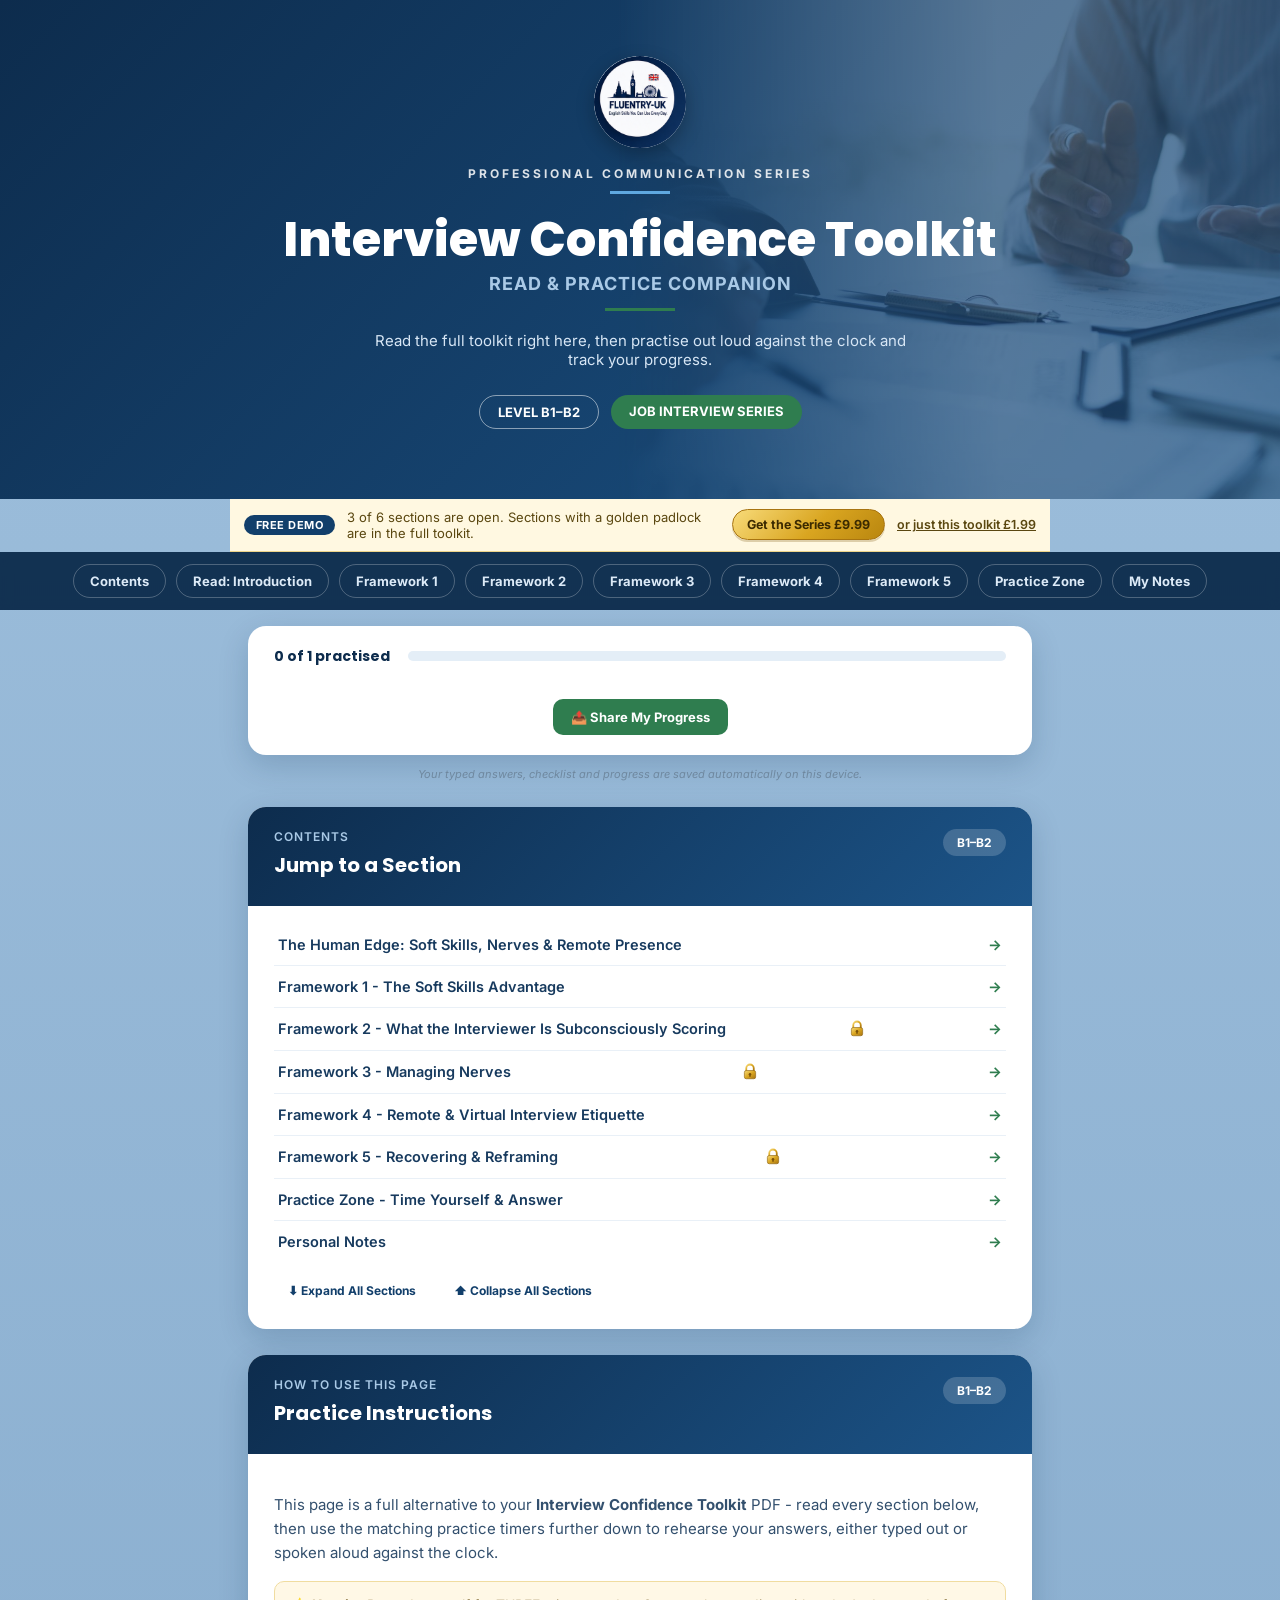
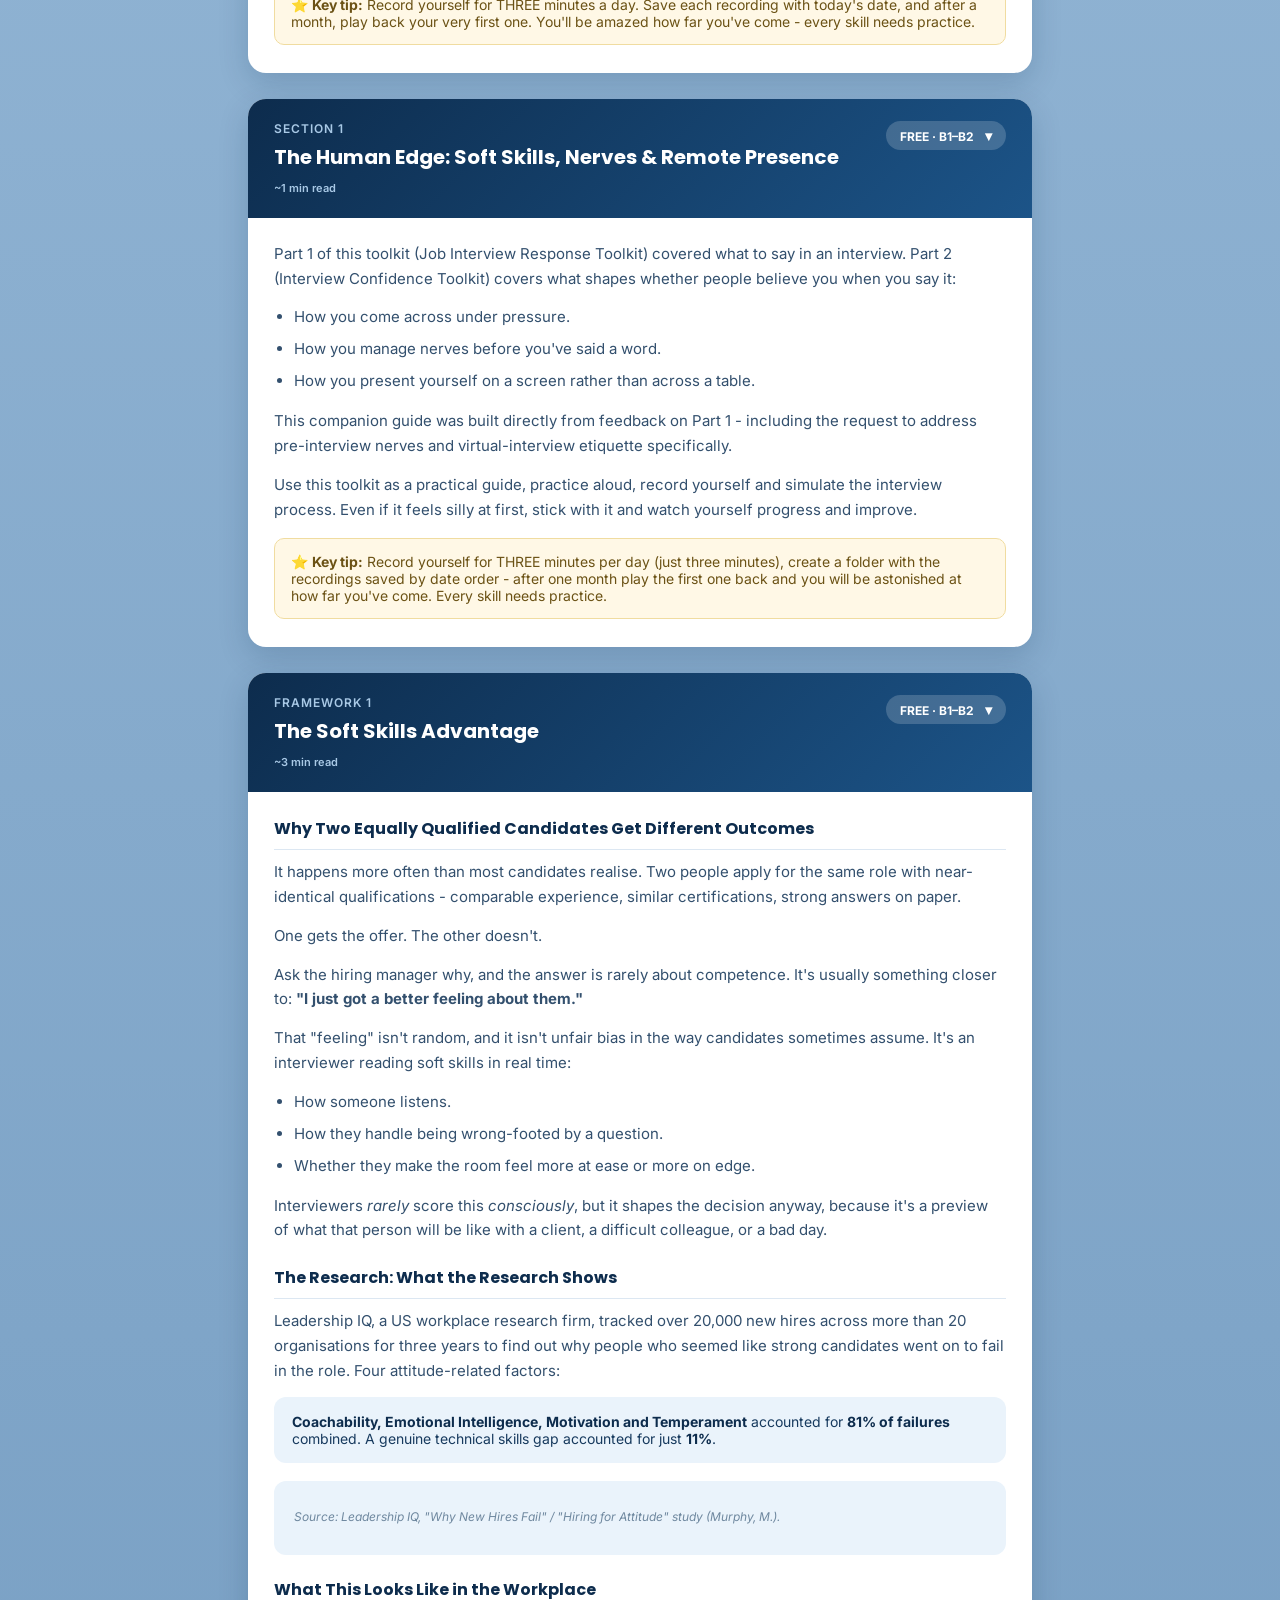
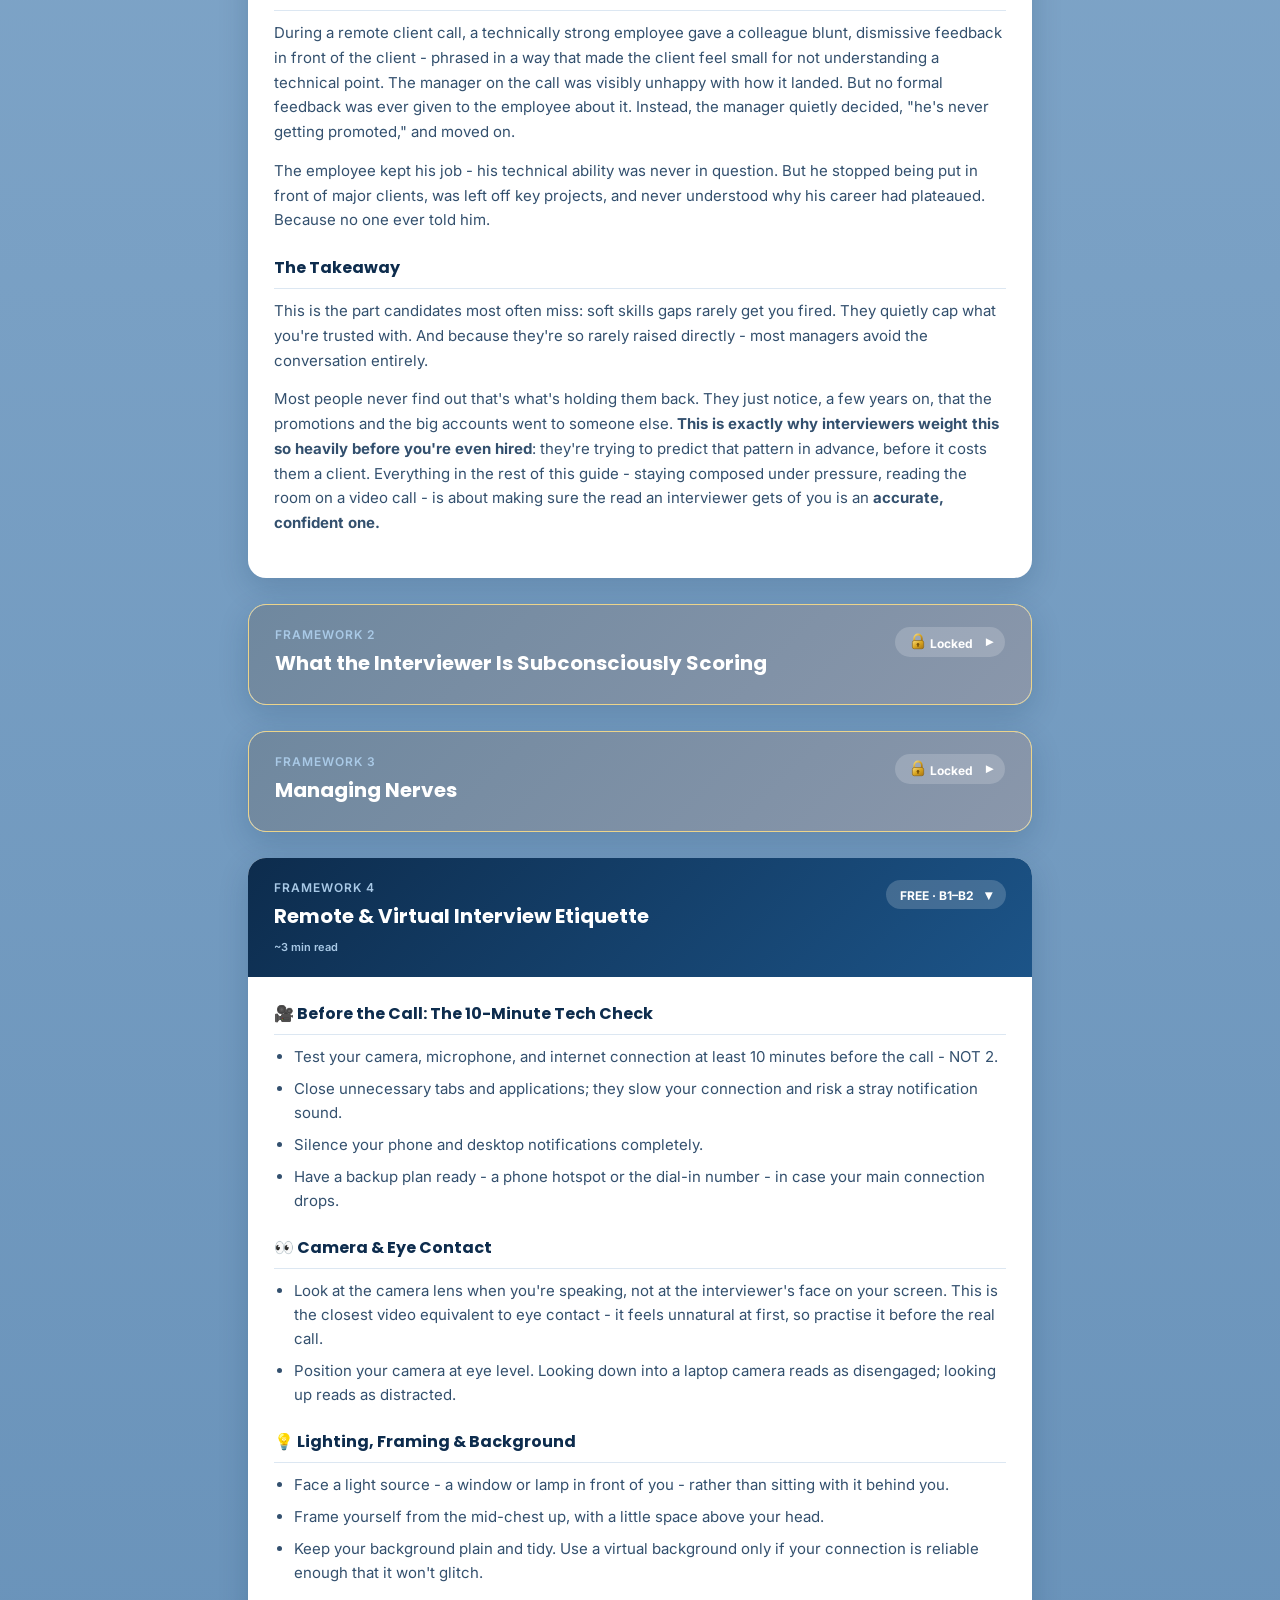
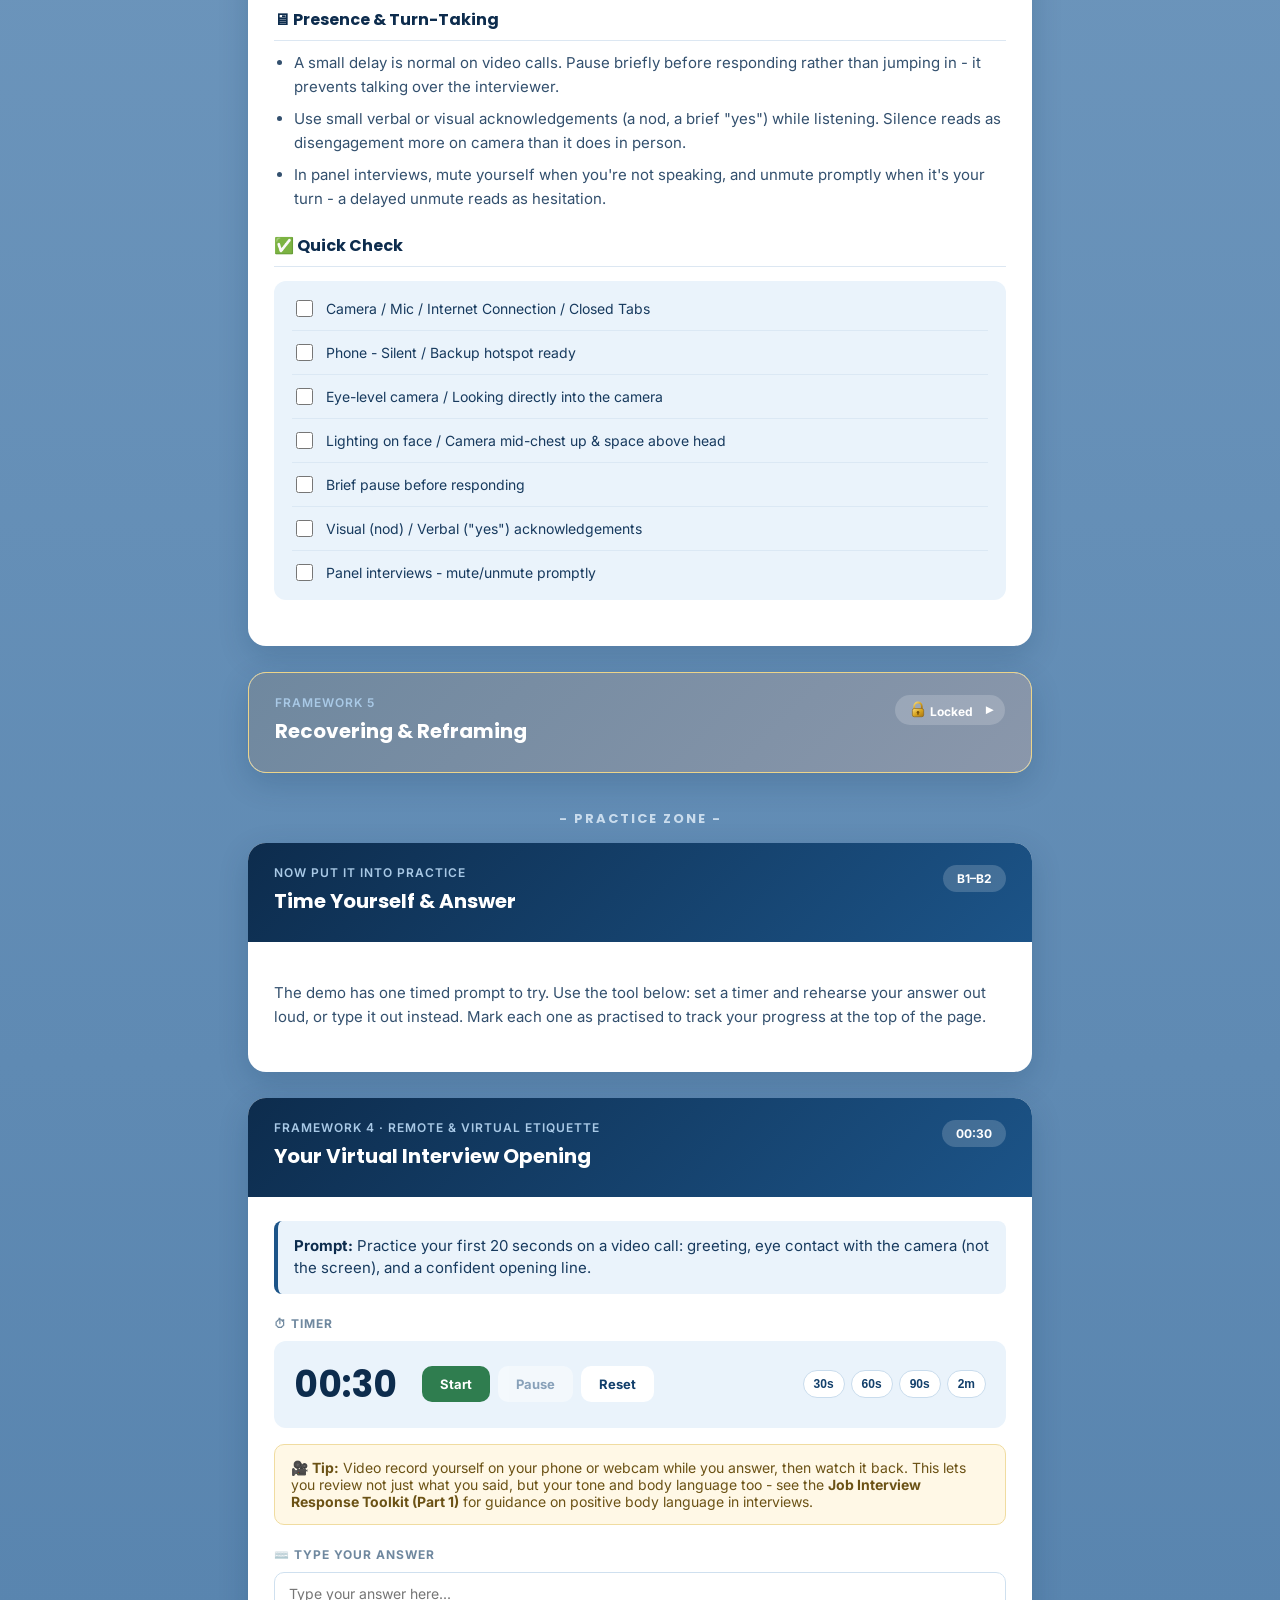
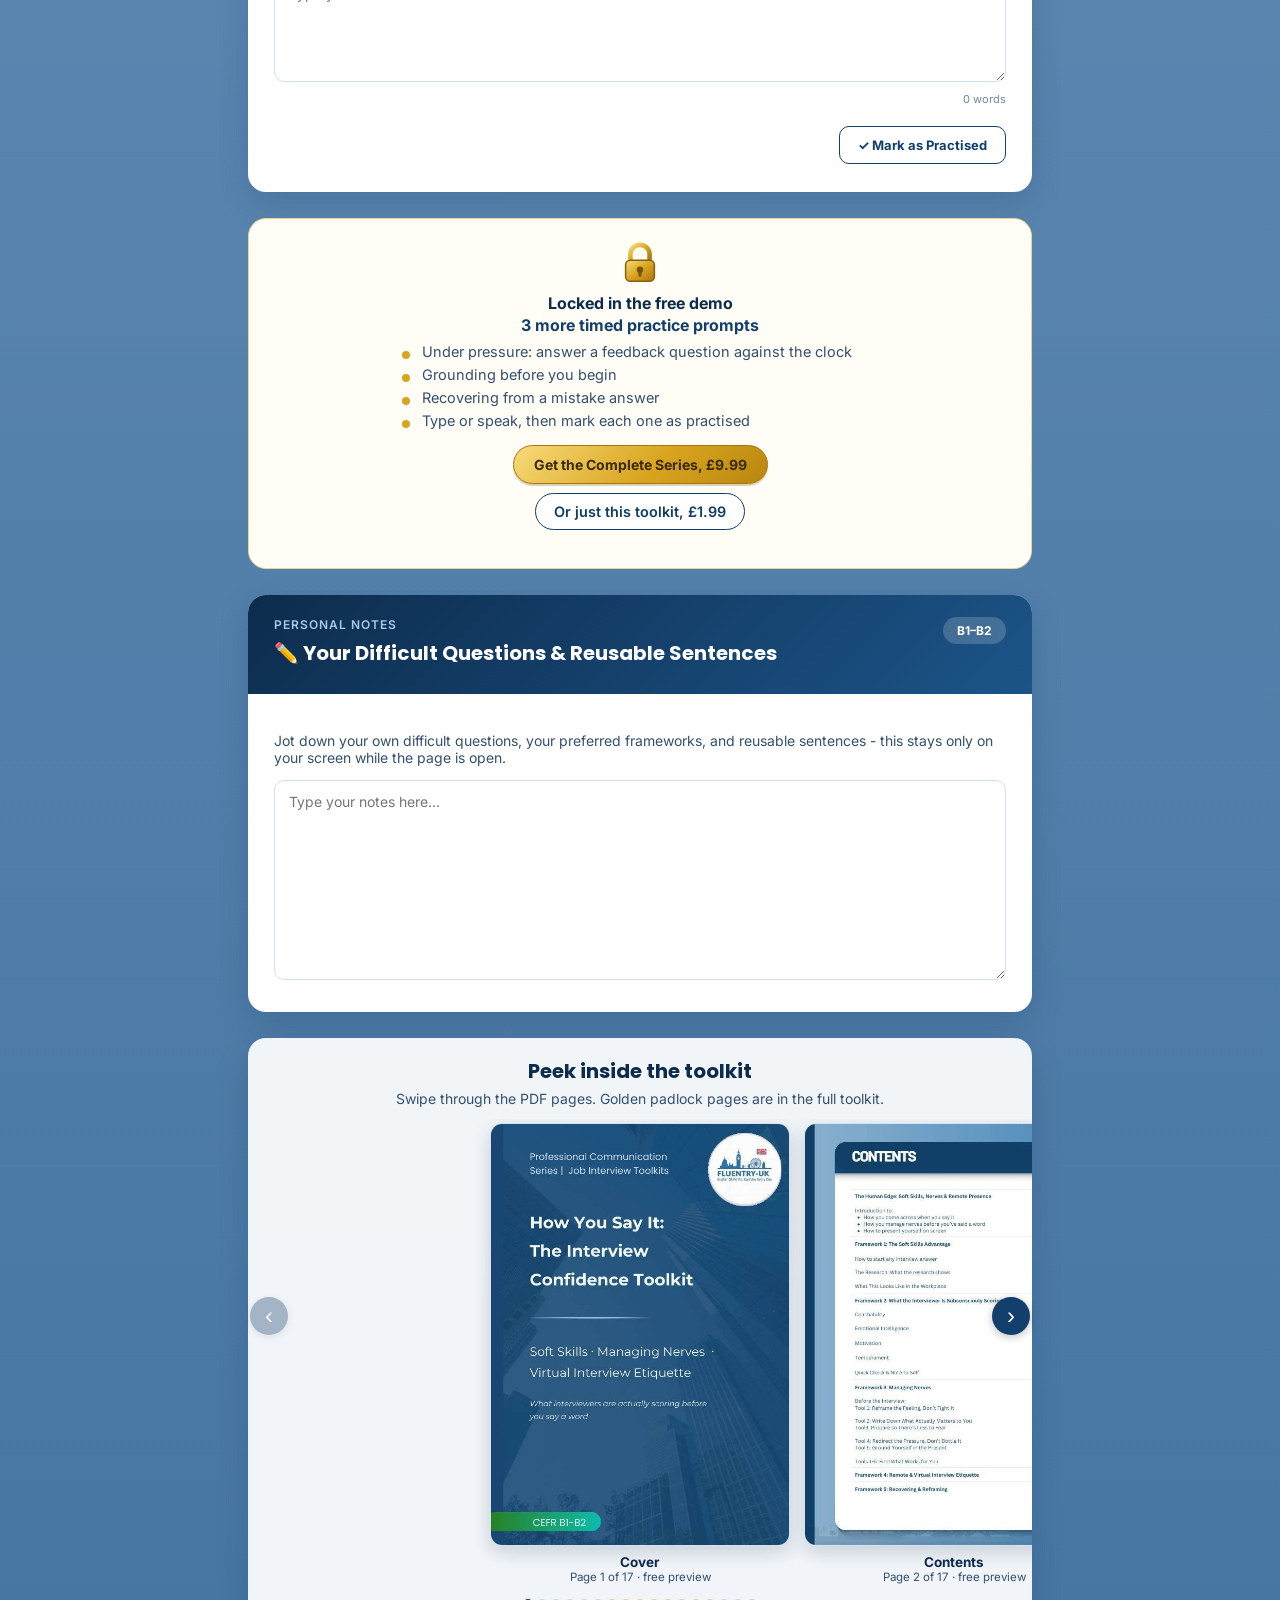
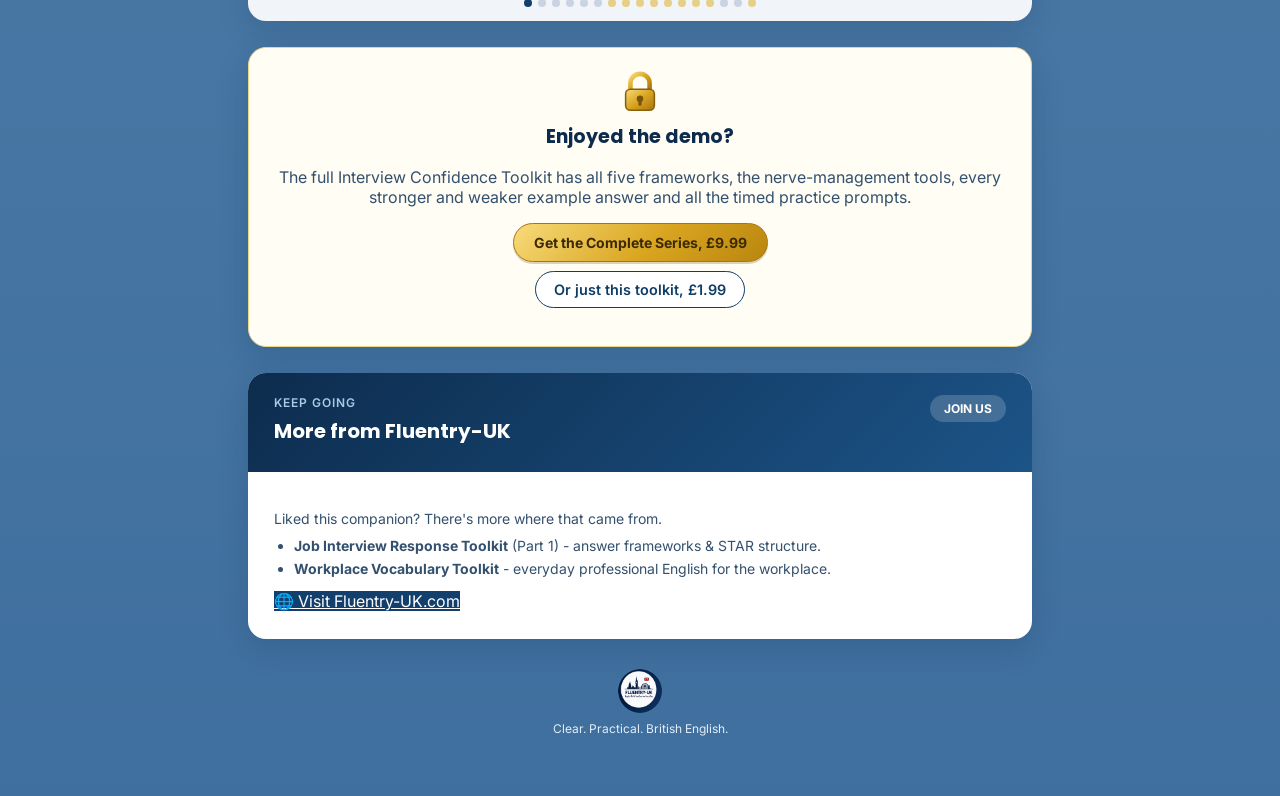
==== interview-confidence-demo/index.html @ c169462a "Add files via upload" ====
<!DOCTYPE html>
<html lang="en" data-hero="interview-confidence">
<head>
<meta charset="UTF-8">
<meta name="viewport" content="width=device-width, initial-scale=1.0">
<title>FREE DEMO: Interview Confidence Toolkit - Read &amp; Practice</title>
<link rel="preconnect" href="https://fonts.googleapis.com">
<link href="https://fonts.googleapis.com/css2?family=Poppins:wght@600;700;800&family=Inter:wght@400;500;600;700&display=swap" rel="stylesheet">
<style>
  :root{
    --navy-dark:#0d2c4d;
    --navy:#123f6b;
    --navy-mid:#1c5488;
    --blue-light:#eaf3fb;
    --blue-bg-top:#9fc0dd;
    --blue-bg-bottom:#3f6f9e;
    --green:#2f7d4f;
    --green-dark:#245f3d;
    --green-bg:#e9f6ee;
    --red:#c0392b;
    --red-bg:#fbeceb;
    --pill-gray:#6f889f;
    --text-navy:#173a5e;
    --text-body:#33506e;
    --white:#ffffff;
    --card-radius:18px;
    --shadow:0 10px 30px rgba(13,44,77,0.18);
  }

  *{box-sizing:border-box;}

  html{scroll-behavior:smooth;}

  body{
    margin:0;
    font-family:'Inter',sans-serif;
    background:linear-gradient(180deg,var(--blue-bg-top) 0%,var(--blue-bg-bottom) 100%);
    color:var(--text-body);
    min-height:100vh;
    padding-bottom:60px;
  }

  h1,h2,h3,.font-head{
    font-family:'Poppins',sans-serif;
  }

  a{color:var(--navy-mid);}

  /* HERO */
  .hero{
    background:linear-gradient(135deg,var(--navy-dark) 0%,var(--navy-mid) 100%);
    color:#fff;
    padding:56px 24px 70px;
    text-align:center;
    position:relative;
  }
  .hero-logo{
    width:92px;
    height:92px;
    border-radius:50%;
    display:block;
    margin:0 auto 18px;
    box-shadow:0 6px 18px rgba(0,0,0,0.25);
    background:#fff;
  }
  .eyebrow{
    letter-spacing:3px;
    font-size:12px;
    font-weight:700;
    opacity:0.85;
    text-transform:uppercase;
  }
  .eyebrow-bar{
    width:60px;height:3px;background:#5fa8e0;margin:10px auto 20px;
  }
  .hero h1{
    font-size:clamp(30px,5vw,48px);
    font-weight:800;
    margin:10px 0 6px;
    line-height:1.1;
  }
  .hero .sub{
    color:#a9c9e6;
    font-weight:700;
    font-size:18px;
    letter-spacing:1px;
    margin-bottom:10px;
  }
  .hero-line{width:70px;height:3px;background:var(--green);margin:14px auto 20px;}
  .hero p.tag{
    max-width:560px;margin:0 auto;font-size:15px;color:#d7e6f5;
  }
  .badges{
    display:flex;gap:12px;justify-content:center;margin-top:26px;flex-wrap:wrap;
  }
  .badge{
    border:1px solid rgba(255,255,255,0.5);
    border-radius:30px;
    padding:8px 18px;
    font-size:13px;
    font-weight:700;
  }
  .badge.green{
    background:var(--green);
    border:none;
  }

  /* STICKY MODE NAV */
  .mode-nav{
    position:sticky;
    top:0;
    z-index:50;
    background:rgba(13,44,77,0.96);
    backdrop-filter:blur(6px);
    display:flex;
    justify-content:center;
    gap:10px;
    padding:12px 14px;
    flex-wrap:wrap;
  }
  .mode-nav a{
    color:#dceaf7;
    text-decoration:none;
    font-size:13px;
    font-weight:700;
    padding:8px 16px;
    border-radius:30px;
    border:1px solid rgba(255,255,255,0.25);
    transition:0.15s;
  }
  .mode-nav a:hover{background:var(--green);border-color:var(--green);color:#fff;}

  /* CONTAINER */
  .wrap{
    max-width:820px;
    margin:-40px auto 0;
    padding:0 18px;
  }

  .card{
    background:var(--white);
    border-radius:var(--card-radius);
    box-shadow:var(--shadow);
    overflow:hidden;
    margin-bottom:26px;
    scroll-margin-top:70px;
  }

  .card-head{
    background:linear-gradient(135deg,var(--navy-dark) 0%,var(--navy-mid) 100%);
    color:#fff;
    padding:22px 26px;
    display:flex;
    justify-content:space-between;
    align-items:flex-start;
    gap:12px;
  }
  .card-head h2{
    font-size:20px;
    margin:0 0 4px;
    font-weight:700;
  }
  .card-head .kicker{
    font-size:12px;
    letter-spacing:1px;
    text-transform:uppercase;
    color:#a9c9e6;
    font-weight:600;
    margin:0 0 6px;
  }
  .pill{
    background:rgba(255,255,255,0.18);
    border-radius:30px;
    padding:6px 14px;
    font-size:12px;
    font-weight:700;
    white-space:nowrap;
  }

  .card-body{
    padding:24px 26px 28px;
  }

  .prompt{
    font-size:15px;
    color:var(--text-navy);
    background:var(--blue-light);
    border-left:4px solid var(--navy-mid);
    padding:14px 16px;
    border-radius:8px;
    margin-bottom:20px;
    line-height:1.5;
  }
  .prompt strong{color:var(--navy-dark);}

  /* INTRO CARD SPECIFIC */
  .intro-card .card-body p{line-height:1.6;font-size:15px;}
  .tip{
    background:#fff8e6;
    border:1px solid #f0dca0;
    border-radius:10px;
    padding:14px 16px;
    font-size:14px;
    color:#6b5215;
    margin-top:16px;
  }

  /* READING CONTENT STYLES */
  .read-body p{
    font-size:15px;
    line-height:1.65;
    color:var(--text-body);
    margin:0 0 14px;
  }
  .read-body ul{
    margin:0 0 16px;
    padding-left:20px;
  }
  .read-body li{
    font-size:15px;
    line-height:1.6;
    margin-bottom:8px;
    color:var(--text-body);
  }
  .subhead{
    font-family:'Poppins',sans-serif;
    font-weight:700;
    color:var(--navy-dark);
    font-size:16px;
    margin:22px 0 10px;
    padding-bottom:8px;
    border-bottom:1px solid #dce7f2;
  }
  .subhead:first-child{margin-top:0;}
  .stat-strip{
    background:var(--blue-light);
    border-radius:12px;
    padding:16px 18px;
    margin:14px 0 18px;
    font-size:14px;
    color:var(--text-navy);
  }
  .stat-strip b{color:var(--navy-dark);}

  .tool-box{
    background:var(--blue-light);
    border-radius:12px;
    padding:18px 20px;
    margin-bottom:16px;
  }
  .tool-box h4{
    font-family:'Poppins',sans-serif;
    color:var(--navy-dark);
    font-size:15px;
    margin:0 0 10px;
  }
  .tool-box p{margin-bottom:10px;}
  .tool-box .source{
    font-size:12px;
    font-style:italic;
    color:var(--pill-gray);
    margin-top:8px;
  }

  .compare-grid{
    display:grid;
    grid-template-columns:1fr 1fr;
    gap:14px;
    margin:14px 0 18px;
  }
  @media(max-width:560px){.compare-grid{grid-template-columns:1fr;}}
  .compare-box{
    border-radius:10px;
    padding:16px;
  }
  .compare-box.stronger{background:var(--green-bg);border:1px solid #bfe3cd;}
  .compare-box.weaker{background:var(--red-bg);border:1px solid #f0c6c1;}
  .compare-label{
    font-size:11px;
    font-weight:800;
    letter-spacing:0.5px;
    text-transform:uppercase;
    margin-bottom:8px;
  }
  .compare-box.stronger .compare-label{color:var(--green-dark);}
  .compare-box.weaker .compare-label{color:var(--red);}
  .compare-box q{
    display:block;
    font-style:italic;
    font-size:14px;
    color:var(--text-navy);
    margin-bottom:10px;
    line-height:1.5;
  }
  .compare-box .note{
    font-size:12.5px;
    color:var(--text-body);
    line-height:1.5;
  }

  .quick-ref{
    width:100%;
    border-collapse:collapse;
    margin:14px 0 18px;
    font-size:13.5px;
  }
  .quick-ref th{
    background:var(--pill-gray);
    color:#fff;
    text-align:left;
    padding:10px 12px;
    font-weight:700;
  }
  .quick-ref td{
    padding:10px 12px;
    border-bottom:1px solid #e4eef7;
    color:var(--text-body);
  }
  .quick-ref tr:nth-child(even) td{background:var(--blue-light);}
  .quick-ref td b{color:var(--navy-dark);}

  .checklist{
    background:var(--blue-light);
    border-radius:12px;
    padding:6px 18px;
    margin:14px 0 18px;
  }
  .checklist label{
    display:flex;
    align-items:center;
    gap:10px;
    font-size:14px;
    color:var(--text-navy);
    padding:10px 0;
    border-bottom:1px solid #dbe8f4;
    cursor:pointer;
  }
  .checklist label:last-child{border-bottom:none;}
  .checklist input{
    width:17px;height:17px;accent-color:var(--green);cursor:pointer;flex-shrink:0;
  }

  .quote-block{
    border-left:4px solid var(--green);
    padding:12px 18px;
    font-style:italic;
    color:var(--navy-dark);
    font-size:16px;
    margin:16px 0 6px;
  }
  .quote-block cite{
    display:block;
    font-style:normal;
    font-size:13px;
    color:var(--pill-gray);
    margin-top:6px;
  }

  .tool-rating{
    display:flex;
    align-items:center;
    gap:16px;
    flex-wrap:wrap;
    margin-top:14px;
    padding-top:12px;
    border-top:1px dashed #c9dced;
  }
  .tried-label{
    display:flex;
    align-items:center;
    gap:7px;
    font-size:13px;
    font-weight:700;
    color:var(--navy-dark);
    cursor:pointer;
  }
  .tried-label input{width:16px;height:16px;accent-color:var(--green);cursor:pointer;}
  .rating-btns{display:flex;gap:6px;flex-wrap:wrap;}
  .rating-btn{
    background:#fff;
    border:1.5px solid #c9dced;
    border-radius:20px;
    padding:6px 12px;
    font-size:12.5px;
    font-weight:600;
    color:var(--navy);
    cursor:pointer;
    transition:0.15s;
  }
  .rating-btn:hover{background:var(--blue-light);}
  .rating-btn.selected{background:var(--green);border-color:var(--green);color:#fff;}
  .tool-summary{
    background:var(--blue-light);
    border-radius:10px;
    padding:12px 16px;
    font-size:13.5px;
    color:var(--text-navy);
    margin:14px 0 4px;
  }
  .tool-summary b{color:var(--navy-dark);}

  .important-note{
    background:#fdecea;
    border:1px solid #f3bdb6;
    border-radius:10px;
    padding:12px 16px;
    font-size:13.5px;
    color:#7a2a20;
    margin:14px 0 18px;
  }
  .important-note b{color:var(--red);}

  /* TIMER */
  .section-label{
    font-size:12px;
    font-weight:700;
    letter-spacing:1px;
    text-transform:uppercase;
    color:var(--pill-gray);
    margin:22px 0 10px;
  }
  .timer-box{
    display:flex;
    align-items:center;
    gap:18px;
    background:var(--blue-light);
    border-radius:12px;
    padding:16px 20px;
    flex-wrap:wrap;
  }
  .timer-display{
    font-family:'Poppins',sans-serif;
    font-size:36px;
    font-weight:700;
    color:var(--navy-dark);
    min-width:110px;
  }
  .timer-controls{
    display:flex;
    gap:8px;
    flex-wrap:wrap;
  }
  .presets{
    display:flex;
    gap:6px;
    flex-wrap:wrap;
    margin-left:auto;
  }
  .preset-btn{
    background:#fff;
    border:1px solid #c9dced;
    color:var(--navy);
    font-size:12px;
    font-weight:600;
    padding:6px 10px;
    border-radius:20px;
    cursor:pointer;
    transition:0.15s;
  }
  .preset-btn:hover{background:var(--navy);color:#fff;}

  button.btn{
    border:none;
    border-radius:10px;
    padding:10px 18px;
    font-weight:700;
    font-size:13px;
    cursor:pointer;
    transition:0.15s;
    font-family:'Inter',sans-serif;
  }
  .btn-navy{background:var(--navy);color:#fff;}
  .btn-navy:hover{background:var(--navy-dark);}
  .btn-green{background:var(--green);color:#fff;}
  .btn-green:hover{background:var(--green-dark);}
  .btn-outline{background:#fff;color:var(--navy);border:1.5px solid var(--navy);}
  .btn-outline:hover{background:var(--blue-light);}
  .btn-red{background:#c0392b;color:#fff;}
  .btn-red:hover{background:#a4291b;}
  button:disabled{opacity:0.45;cursor:not-allowed;}

  /* RECORD */

  /* TEXTAREA */
  textarea{
    width:100%;
    min-height:110px;
    border:1.5px solid #cfe0ef;
    border-radius:10px;
    padding:12px 14px;
    font-family:'Inter',sans-serif;
    font-size:14px;
    color:var(--text-navy);
    resize:vertical;
    outline:none;
  }
  textarea:focus{border-color:var(--navy-mid);}
  .wordcount{
    text-align:right;
    font-size:11px;
    color:var(--pill-gray);
    margin-top:6px;
  }

  /* PROGRESS TRACKER */
  .progress-wrap{
    background:var(--white);
    border-radius:var(--card-radius);
    box-shadow:var(--shadow);
    padding:20px 26px;
    margin-bottom:26px;
    display:flex;
    align-items:center;
    gap:18px;
    flex-wrap:wrap;
  }
  .progress-bar-track{
    flex:1;
    min-width:180px;
    height:10px;
    background:#e4eef7;
    border-radius:10px;
    overflow:hidden;
  }
  .progress-bar-fill{
    height:100%;
    background:linear-gradient(90deg,var(--green),var(--navy-mid));
    width:0%;
    transition:width 0.3s;
  }
  .progress-text{
    font-family:'Poppins',sans-serif;
    font-weight:700;
    color:var(--navy-dark);
    font-size:14px;
    white-space:nowrap;
  }

  .mark-row{
    margin-top:20px;
    display:flex;
    justify-content:flex-end;
  }
  .mark-btn{
    display:flex;
    align-items:center;
    gap:8px;
  }
  .mark-btn.done{background:var(--green);}

  /* TOC */
  .toc-card .card-body{padding:18px 26px 24px;}
  .toc-list{list-style:none;margin:0;padding:0;}
  .toc-list li{
    border-bottom:1px solid #e9f0f7;
  }
  .toc-list li:last-child{border-bottom:none;}
  .toc-list a{
    display:flex;
    justify-content:space-between;
    align-items:center;
    padding:12px 4px;
    text-decoration:none;
    color:var(--text-navy);
    font-weight:600;
    font-size:14.5px;
  }
  .toc-list a:hover{color:var(--navy-dark);}
  .toc-list .arrow{color:var(--green);font-weight:700;}

  .divider-strip{
    text-align:center;
    color:#dceaf7;
    font-family:'Poppins',sans-serif;
    font-weight:700;
    font-size:13px;
    letter-spacing:2px;
    text-transform:uppercase;
    margin:36px 0 14px;
    opacity:0.85;
  }

  /* PERSONAL NOTES */
  .notes-lines{
    background:var(--blue-light);
    border-radius:12px;
    padding:10px 4px;
  }

  footer{
    text-align:center;
    color:#e2edf7;
    font-size:12px;
    margin-top:30px;
    padding:0 20px;
  }
  footer .brand{
    font-weight:700;
    letter-spacing:1px;
  }

  @media(max-width:520px){
    .card-head{flex-direction:column;}
    .timer-box{flex-direction:column;align-items:flex-start;}
    .presets{margin-left:0;}
  }

  /* ---- COLLAPSIBLE SECTIONS ---- */
  .card.collapsible .card-head{cursor:pointer;user-select:none;}
  .card.collapsible .card-head:hover{filter:brightness(1.08);}
  .chevron{
    font-size:14px;
    transition:transform 0.25s;
    margin-left:8px;
    display:inline-block;
  }
  .card.collapsible.collapsed .chevron{transform:rotate(-90deg);}
  .card.collapsible.collapsed .card-body{display:none;}
  .time-pill{
    display:inline-block;
    font-size:11px;
    font-weight:600;
    color:#a9c9e6;
    margin-top:2px;
  }
  .toc-controls{
    display:flex;
    gap:10px;
    margin-top:14px;
  }
  .toc-controls button{
    font-size:12px;
    padding:7px 14px;
  }

  /* ---- BACK TO TOP ---- */
  .back-to-top{
    position:fixed;
    bottom:22px;
    right:22px;
    width:48px;
    height:48px;
    border-radius:50%;
    background:var(--green);
    color:#fff;
    border:none;
    font-size:20px;
    cursor:pointer;
    box-shadow:0 6px 18px rgba(0,0,0,0.3);
    opacity:0;
    visibility:hidden;
    transform:translateY(10px);
    transition:0.25s;
    z-index:60;
  }
  .back-to-top.show{opacity:1;visibility:visible;transform:translateY(0);}
  .back-to-top:hover{background:var(--green-dark);}

  /* ---- SHARE PROGRESS ---- */
  .share-btn-wrap{
    display:flex;
    justify-content:center;
    width:100%;
    margin-top:14px;
  }

  /* ---- STORE / SOCIAL CARD ---- */
  .social-row{
    display:flex;
    flex-wrap:wrap;
    gap:10px;
    margin-top:14px;
  }
  .toolkit-list{
    margin:10px 0 0;
    padding-left:20px;
  }
  .toolkit-list li{font-size:14px;margin-bottom:6px;color:var(--text-body);}

  /* ---- SAVE INDICATOR ---- */
  .save-note{
    font-size:11px;
    color:var(--pill-gray);
    margin-top:6px;
    font-style:italic;
  }


  /* ---- PRINT ---- */
  @media print{
    .mode-nav, .back-to-top, .timer-box, .mark-row,
    .share-btn-wrap, .toc-controls, .store-card,
    .wordcount, textarea{display:none !important;}
    .card.collapsible .card-body{display:block !important;}
    .card{box-shadow:none;border:1px solid #ccc;}
    body{background:#fff;color:#000;}
    .hero{background:#0d2c4d !important;-webkit-print-color-adjust:exact;print-color-adjust:exact;}
  }


  /* ---- demo / locked ---- */
  .lk{width:18px;height:18px;vertical-align:-3px}
  .lk.big{width:46px;height:46px;display:block;margin:0 auto 6px}
  .demobar{max-width:820px;margin:0 auto;padding:10px 14px;display:flex;align-items:center;gap:12px;flex-wrap:wrap;background:#fff8e1;border-bottom:1px solid #ecd48a}
  .demotag{font-size:11px;font-weight:700;letter-spacing:.04em;background:var(--navy);color:#fff;border-radius:999px;padding:3px 12px}
  .demotxt{flex:1 1 220px;font-size:13px;color:#5a4710}
  .mode-nav ~ .wrap{margin-top:16px}
  .gold-btn{display:inline-block;background:linear-gradient(135deg,#F8DB7A,#D9A520 55%,#B9860F);color:#3b2a00 !important;text-decoration:none;font-weight:700;font-size:14px;border:1px solid #a87410;border-radius:999px;padding:10px 20px;box-shadow:0 2px 0 rgba(120,80,0,.25)}
  .gold-btn.small{font-size:12.5px;padding:7px 14px}
  .gold-btn:hover{filter:brightness(1.06)}
  .card.lockedcard{border:1px solid #ecd48a}
  .card.lockedcard .card-head{background:linear-gradient(135deg,#6f889f,#8a97ab)}
  .lockcard{text-align:center;padding:14px 4px 6px}
  .lockcard h4{margin:0 0 2px;color:var(--navy-dark);font-size:16px}
  .lockt{font-weight:700;color:var(--navy);margin:0 0 8px}
  .lockcard ul{list-style:none;padding:0;margin:8px auto 16px;max-width:30em;text-align:left;display:grid;gap:6px}
  .lockcard li{padding-left:22px;position:relative;font-size:14.5px;color:var(--text-body)}
  .lockcard li::before{content:"";position:absolute;left:2px;top:.55em;width:8px;height:8px;border-radius:50%;background:#D9A520}
  #practiceCards + .lockcard{background:#fffdf6;border:1px solid #ecd48a;border-radius:18px;padding:22px 14px;margin-bottom:26px}
  .ctacard{text-align:center;margin:0 0 26px;padding:22px 18px;border:1px solid #ecd48a;border-radius:18px;background:#fffdf4;box-shadow:var(--shadow)}
  .ctacard h2{margin:0 0 6px;color:var(--navy-dark);font-size:19px}
  .ctacard p{color:var(--text-body)}
  /* ---- PDF preview carousel ---- */
  .pv{margin:0 0 26px;text-align:center;background:rgba(255,255,255,.92);border-radius:18px;padding:18px 0 14px;box-shadow:var(--shadow)}
  .pv h2{margin:0 0 4px;color:var(--navy-dark);font-size:20px}
  .pvsub{margin:0 0 12px;font-size:14px;color:var(--text-body);padding:0 12px}
  .pvwrap{position:relative}
  .pvtrack{display:flex;gap:14px;overflow-x:auto;scroll-snap-type:x mandatory;scroll-behavior:smooth;padding:4px 12%;-webkit-overflow-scrolling:touch;scrollbar-width:none}
  .pvtrack::-webkit-scrollbar{display:none}
  .pvslide{flex:0 0 76%;max-width:340px;margin:0;scroll-snap-align:center}
  .pvimg{position:relative;border-radius:12px;overflow:hidden;border:1px solid #d6e2ee;box-shadow:0 6px 18px rgba(13,44,77,.18);background:#fff}
  .pvimg img{display:block;width:100%;height:auto}
  .pvslide.locked .pvimg{border-color:#ecd48a}
  .pvlock{position:absolute;inset:0;display:flex;flex-direction:column;align-items:center;justify-content:center;gap:8px;background:rgba(255,248,225,.55);color:#5a4710}
  .pvlock .lk.big{margin:0}
  .pvslide figcaption{margin-top:8px;font-size:13.5px;font-weight:700;color:var(--navy-dark)}
  .pvslide figcaption span{display:block;font-weight:400;font-size:11.5px;color:var(--text-body)}
  .pvnav{position:absolute;top:42%;transform:translateY(-50%);z-index:3;width:38px;height:38px;border-radius:50%;border:0;background:var(--navy);color:#fff;font-size:24px;line-height:1;cursor:pointer;box-shadow:0 2px 8px rgba(0,0,0,.25)}
  .pvnav.prev{left:2px}.pvnav.next{right:2px}
  .pvnav[disabled]{opacity:.35;cursor:default}
  .pvdots{display:flex;justify-content:center;gap:6px;margin-top:10px;flex-wrap:wrap}
  .pvdots i{width:8px;height:8px;border-radius:50%;background:#c9d3e2;cursor:pointer}
  .pvdots i.on{background:var(--navy)}
  .pvdots i.lk-dot{background:#e6cf86}
  .pvdots i.lk-dot.on{background:#D9A520}
  @media (min-width:640px){.pvslide{flex-basis:300px}.pvtrack{padding:4px calc(50% - 150px)}}
</style>
<link rel="stylesheet" href="../fluentry-hero.css">
</head>
<body>
<svg width="0" height="0" style="position:absolute" aria-hidden="true" focusable="false"><defs><linearGradient id="gold" x1="0" y1="0" x2="1" y2="1"><stop offset="0" stop-color="#F8DB7A"/><stop offset=".5" stop-color="#D9A520"/><stop offset="1" stop-color="#A87410"/></linearGradient><symbol id="padlock" viewBox="0 0 24 24"><path d="M7 10V7a5 5 0 0 1 10 0v3" fill="none" stroke="url(#gold)" stroke-width="2.4" stroke-linecap="round"/><rect x="4.5" y="10" width="15" height="11" rx="2.5" fill="url(#gold)" stroke="#8a5f0c" stroke-width=".8"/><circle cx="12" cy="15" r="1.7" fill="#7a5209"/><rect x="11.2" y="15.5" width="1.6" height="3.2" rx=".8" fill="#7a5209"/></symbol></defs></svg>

<button class="back-to-top" id="backToTopBtn" title="Back to top" aria-label="Back to top">↑</button>

<div class="hero">
  <img src="[data-uri]" alt="Fluentry-UK logo" class="hero-logo">
  <div class="eyebrow">Professional Communication Series</div>
  <div class="eyebrow-bar"></div>
  <h1>Interview Confidence Toolkit</h1>
  <div class="sub">READ &amp; PRACTICE COMPANION</div>
  <div class="hero-line"></div>
  <p class="tag">Read the full toolkit right here, then practise out loud against the clock and track your progress.</p>
  <div class="badges">
    <span class="badge">LEVEL B1–B2</span>
    <span class="badge green">JOB INTERVIEW SERIES</span>
  </div>
</div>

<div class="demobar"><span class="demotag">FREE DEMO</span><span class="demotxt">3 of 6 sections are open. Sections with a golden padlock are in the full toolkit.</span><a class="gold-btn small" data-buy="top-bar" href="https://fluentry-uk.com" target="_blank" rel="noopener">Get the full toolkit</a></div>

<div class="mode-nav">
  <a href="#toc">Contents</a>
  <a href="#intro">Read: Introduction</a>
  <a href="#f1">Framework 1</a>
  <a href="#f2">Framework 2</a>
  <a href="#f3">Framework 3</a>
  <a href="#f4">Framework 4</a>
  <a href="#f5">Framework 5</a>
  <a href="#practice">Practice Zone</a>
  <a href="#notes">My Notes</a>
</div>

<div class="wrap">

  <div class="progress-wrap">
    <div class="progress-text" id="progressText">0 of 8 practised</div>
    <div class="progress-bar-track"><div class="progress-bar-fill" id="progressFill"></div></div>
    <div class="share-btn-wrap">
      <button class="btn btn-green" id="shareProgressBtn">📤 Share My Progress</button>
    </div>
  </div>
  <div class="save-note" style="text-align:center;margin:-14px 0 26px;">Your typed answers, checklist and progress are saved automatically on this device.</div>

  <!-- CONTENTS -->
  <div class="card toc-card" id="toc">
    <div class="card-head">
      <div><div class="kicker">Contents</div><h2>Jump to a Section</h2></div>
      <span class="pill">B1–B2</span>
    </div>
    <div class="card-body">
      <ul class="toc-list">
        <li><a href="#intro">The Human Edge: Soft Skills, Nerves &amp; Remote Presence <span class="arrow">→</span></a></li>
        <li><a href="#f1">Framework 1 - The Soft Skills Advantage <span class="arrow">→</span></a></li>
        <li><a href="#f2">Framework 2 - What the Interviewer Is Subconsciously Scoring <svg class="lk" viewBox="0 0 24 24" aria-hidden="true"><use href="#padlock"/></svg> <span class="arrow">→</span></a></li>
        <li><a href="#f3">Framework 3 - Managing Nerves <svg class="lk" viewBox="0 0 24 24" aria-hidden="true"><use href="#padlock"/></svg> <span class="arrow">→</span></a></li>
        <li><a href="#f4">Framework 4 - Remote &amp; Virtual Interview Etiquette <span class="arrow">→</span></a></li>
        <li><a href="#f5">Framework 5 - Recovering &amp; Reframing <svg class="lk" viewBox="0 0 24 24" aria-hidden="true"><use href="#padlock"/></svg> <span class="arrow">→</span></a></li>
        <li><a href="#practice">Practice Zone - Time Yourself &amp; Answer <span class="arrow">→</span></a></li>
        <li><a href="#notes">Personal Notes <span class="arrow">→</span></a></li>
      </ul>
      <div class="toc-controls">
        <button class="btn btn-outline" id="expandAllBtn">⬇ Expand All Sections</button>
        <button class="btn btn-outline" id="collapseAllBtn">⬆ Collapse All Sections</button>
      </div>
    </div>
  </div>

  <div class="card intro-card">
    <div class="card-head">
      <div>
        <div class="kicker">How to use this page</div>
        <h2>Practice Instructions</h2>
      </div>
      <span class="pill">B1–B2</span>
    </div>
    <div class="card-body">
      <p>This page is a full alternative to your <strong>Interview Confidence Toolkit</strong> PDF - read every section below, then use the matching practice timers further down to rehearse your answers, either typed out or spoken aloud against the clock.</p>
      <div class="tip">
        ⭐ <strong>Key tip:</strong> Record yourself for THREE minutes a day. Save each recording with today's date, and after a month, play back your very first one. You'll be amazed how far you've come - every skill needs practice.
      </div>
    </div>
  </div>

  <!-- INTRO / HUMAN EDGE -->
  <div class="card collapsible" id="intro">
    <div class="card-head">
      <div><div class="kicker">Section 1</div><h2>The Human Edge: Soft Skills, Nerves &amp; Remote Presence</h2><span class="time-pill">~1 min read</span></div>
      <span class="pill">FREE · B1–B2 <span class="chevron">▾</span></span>
    </div>
    <div class="card-body read-body">
      <p>Part 1 of this toolkit (Job Interview Response Toolkit) covered what to say in an interview. Part 2 (Interview Confidence Toolkit) covers what shapes whether people believe you when you say it:</p>
      <ul>
        <li>How you come across under pressure.</li>
        <li>How you manage nerves before you've said a word.</li>
        <li>How you present yourself on a screen rather than across a table.</li>
      </ul>
      <p>This companion guide was built directly from feedback on Part 1 - including the request to address pre-interview nerves and virtual-interview etiquette specifically.</p>
      <p>Use this toolkit as a practical guide, practice aloud, record yourself and simulate the interview process. Even if it feels silly at first, stick with it and watch yourself progress and improve.</p>
      <div class="tip">⭐ <strong>Key tip:</strong> Record yourself for THREE minutes per day (just three minutes), create a folder with the recordings saved by date order - after one month play the first one back and you will be astonished at how far you've come. Every skill needs practice.</div>
    </div>
  </div>

  <!-- FRAMEWORK 1 -->
  <div class="card collapsible" id="f1">
    <div class="card-head">
      <div><div class="kicker">Framework 1</div><h2>The Soft Skills Advantage</h2><span class="time-pill">~3 min read</span></div>
      <span class="pill">FREE · B1–B2 <span class="chevron">▾</span></span>
    </div>
    <div class="card-body read-body">
      <div class="subhead">Why Two Equally Qualified Candidates Get Different Outcomes</div>
      <p>It happens more often than most candidates realise. Two people apply for the same role with near-identical qualifications - comparable experience, similar certifications, strong answers on paper.</p>
      <p>One gets the offer. The other doesn't.</p>
      <p>Ask the hiring manager why, and the answer is rarely about competence. It's usually something closer to: <strong>"I just got a better feeling about them."</strong></p>
      <p>That "feeling" isn't random, and it isn't unfair bias in the way candidates sometimes assume. It's an interviewer reading soft skills in real time:</p>
      <ul>
        <li>How someone listens.</li>
        <li>How they handle being wrong-footed by a question.</li>
        <li>Whether they make the room feel more at ease or more on edge.</li>
      </ul>
      <p>Interviewers <em>rarely</em> score this <em>consciously</em>, but it shapes the decision anyway, because it's a preview of what that person will be like with a client, a difficult colleague, or a bad day.</p>

      <div class="subhead">The Research: What the Research Shows</div>
      <p>Leadership IQ, a US workplace research firm, tracked over 20,000 new hires across more than 20 organisations for three years to find out why people who seemed like strong candidates went on to fail in the role. Four attitude-related factors:</p>
      <div class="stat-strip">
        <b>Coachability, Emotional Intelligence, Motivation and Temperament</b> accounted for <b>81% of failures</b> combined. A genuine technical skills gap accounted for just <b>11%</b>.
      </div>
      <div class="tool-box"><p class="source">Source: Leadership IQ, "Why New Hires Fail" / "Hiring for Attitude" study (Murphy, M.).</p></div>

      <div class="subhead">What This Looks Like in the Workplace</div>
      <p>During a remote client call, a technically strong employee gave a colleague blunt, dismissive feedback in front of the client - phrased in a way that made the client feel small for not understanding a technical point. The manager on the call was visibly unhappy with how it landed. But no formal feedback was ever given to the employee about it. Instead, the manager quietly decided, "he's never getting promoted," and moved on.</p>
      <p>The employee kept his job - his technical ability was never in question. But he stopped being put in front of major clients, was left off key projects, and never understood why his career had plateaued. Because no one ever told him.</p>
      <div class="subhead">The Takeaway</div>
      <p>This is the part candidates most often miss: soft skills gaps rarely get you fired. They quietly cap what you're trusted with. And because they're so rarely raised directly - most managers avoid the conversation entirely.</p>
      <p>Most people never find out that's what's holding them back. They just notice, a few years on, that the promotions and the big accounts went to someone else. <strong>This is exactly why interviewers weight this so heavily before you're even hired</strong>: they're trying to predict that pattern in advance, before it costs them a client. Everything in the rest of this guide - staying composed under pressure, reading the room on a video call - is about making sure the read an interviewer gets of you is an <strong>accurate, confident one.</strong></p>
    </div>
  </div>

  <!-- FRAMEWORK 2 -->
  <div class="card collapsible collapsed lockedcard" id="f2">
    <div class="card-head">
      <div><div class="kicker">Framework 2</div><h2>What the Interviewer Is Subconsciously Scoring</h2></div>
      <span class="pill"><svg class="lk" viewBox="0 0 24 24" aria-hidden="true"><use href="#padlock"/></svg> Locked <span class="chevron">▾</span></span>
    </div>
    <div class="card-body"><div class="lockcard"><svg class="lk big" viewBox="0 0 24 24" aria-hidden="true"><use href="#padlock"/></svg><h4>Locked in the free demo</h4><p class="lockt">What the Interviewer Is Subconsciously Scoring</p><ul><li>The four factors interviewers score: coachability, emotional intelligence, motivation and temperament</li><li>A stronger and weaker answer for each one</li><li>Four write-and-time-yourself practice boxes</li></ul><p><a class="gold-btn" data-buy="locked-f2" href="https://fluentry-uk.com" target="_blank" rel="noopener">Unlock the full toolkit</a></p></div></div>
  </div>

  <!-- FRAMEWORK 3 -->
  <div class="card collapsible collapsed lockedcard" id="f3">
    <div class="card-head">
      <div><div class="kicker">Framework 3</div><h2>Managing Nerves</h2></div>
      <span class="pill"><svg class="lk" viewBox="0 0 24 24" aria-hidden="true"><use href="#padlock"/></svg> Locked <span class="chevron">▾</span></span>
    </div>
    <div class="card-body"><div class="lockcard"><svg class="lk big" viewBox="0 0 24 24" aria-hidden="true"><use href="#padlock"/></svg><h4>Locked in the free demo</h4><p class="lockt">Managing Nerves</p><ul><li>Five tools to manage nerves before the interview</li><li>A tool tracker to rate what works for you</li><li>Which one or two to rely on before the real thing</li></ul><p><a class="gold-btn" data-buy="locked-f3" href="https://fluentry-uk.com" target="_blank" rel="noopener">Unlock the full toolkit</a></p></div></div>
  </div>

  <!-- FRAMEWORK 4 -->
  <div class="card collapsible" id="f4">
    <div class="card-head">
      <div><div class="kicker">Framework 4</div><h2>Remote &amp; Virtual Interview Etiquette</h2><span class="time-pill">~3 min read</span></div>
      <span class="pill">FREE · B1–B2 <span class="chevron">▾</span></span>
    </div>
    <div class="card-body read-body">
      <div class="subhead">🎥 Before the Call: The 10-Minute Tech Check</div>
      <ul>
        <li>Test your camera, microphone, and internet connection at least 10 minutes before the call - NOT 2.</li>
        <li>Close unnecessary tabs and applications; they slow your connection and risk a stray notification sound.</li>
        <li>Silence your phone and desktop notifications completely.</li>
        <li>Have a backup plan ready - a phone hotspot or the dial-in number - in case your main connection drops.</li>
      </ul>

      <div class="subhead">👀 Camera &amp; Eye Contact</div>
      <ul>
        <li>Look at the camera lens when you're speaking, not at the interviewer's face on your screen. This is the closest video equivalent to eye contact - it feels unnatural at first, so practise it before the real call.</li>
        <li>Position your camera at eye level. Looking down into a laptop camera reads as disengaged; looking up reads as distracted.</li>
      </ul>

      <div class="subhead">💡 Lighting, Framing &amp; Background</div>
      <ul>
        <li>Face a light source - a window or lamp in front of you - rather than sitting with it behind you.</li>
        <li>Frame yourself from the mid-chest up, with a little space above your head.</li>
        <li>Keep your background plain and tidy. Use a virtual background only if your connection is reliable enough that it won't glitch.</li>
      </ul>

      <div class="subhead">🖥 Presence &amp; Turn-Taking</div>
      <ul>
        <li>A small delay is normal on video calls. Pause briefly before responding rather than jumping in - it prevents talking over the interviewer.</li>
        <li>Use small verbal or visual acknowledgements (a nod, a brief "yes") while listening. Silence reads as disengagement more on camera than it does in person.</li>
        <li>In panel interviews, mute yourself when you're not speaking, and unmute promptly when it's your turn - a delayed unmute reads as hesitation.</li>
      </ul>

      <div class="subhead">✅ Quick Check</div>
      <div class="checklist">
        <label><input type="checkbox" id="chk0" class="persist-check"> Camera / Mic / Internet Connection / Closed Tabs</label>
        <label><input type="checkbox" id="chk1" class="persist-check"> Phone - Silent / Backup hotspot ready</label>
        <label><input type="checkbox" id="chk2" class="persist-check"> Eye-level camera / Looking directly into the camera</label>
        <label><input type="checkbox" id="chk3" class="persist-check"> Lighting on face / Camera mid-chest up &amp; space above head</label>
        <label><input type="checkbox" id="chk4" class="persist-check"> Brief pause before responding</label>
        <label><input type="checkbox" id="chk5" class="persist-check"> Visual (nod) / Verbal ("yes") acknowledgements</label>
        <label><input type="checkbox" id="chk6" class="persist-check"> Panel interviews - mute/unmute promptly</label>
      </div>
    </div>
  </div>

  <!-- FRAMEWORK 5 -->
  <div class="card collapsible collapsed lockedcard" id="f5">
    <div class="card-head">
      <div><div class="kicker">Framework 5</div><h2>Recovering &amp; Reframing</h2></div>
      <span class="pill"><svg class="lk" viewBox="0 0 24 24" aria-hidden="true"><use href="#padlock"/></svg> Locked <span class="chevron">▾</span></span>
    </div>
    <div class="card-body"><div class="lockcard"><svg class="lk big" viewBox="0 0 24 24" aria-hidden="true"><use href="#padlock"/></svg><h4>Locked in the free demo</h4><p class="lockt">Recovering & Reframing</p><ul><li>How to reframe a blank moment, a pause or a rejection</li><li>A short, deliberate reset after a high-stakes conversation</li></ul><p><a class="gold-btn" data-buy="locked-f5" href="https://fluentry-uk.com" target="_blank" rel="noopener">Unlock the full toolkit</a></p></div></div>
  </div>

  <div class="divider-strip">- Practice Zone -</div>

  <div class="card intro-card" id="practice">
    <div class="card-head">
      <div><div class="kicker">Now put it into practice</div><h2>Time Yourself &amp; Answer</h2></div>
      <span class="pill">B1–B2</span>
    </div>
    <div class="card-body">
      <p>The demo has one timed prompt to try. Use the tool below: set a timer and rehearse your answer out loud, or type it out instead. Mark each one as practised to track your progress at the top of the page.</p>
    </div>
  </div>

  <div id="practiceCards"></div>
  <div class="lockcard"><svg class="lk big" viewBox="0 0 24 24" aria-hidden="true"><use href="#padlock"/></svg><h4>Locked in the free demo</h4><p class="lockt">3 more timed practice prompts</p><ul><li>Under pressure: answer a feedback question against the clock</li><li>Grounding before you begin</li><li>Recovering from a mistake answer</li><li>Type or speak, then mark each one as practised</li></ul><p><a class="gold-btn" data-buy="locked-practice" href="https://fluentry-uk.com" target="_blank" rel="noopener">Unlock the full toolkit</a></p></div>

  <!-- PERSONAL NOTES -->
  <div class="card" id="notes">
    <div class="card-head">
      <div><div class="kicker">Personal Notes</div><h2>✏️ Your Difficult Questions &amp; Reusable Sentences</h2></div>
      <span class="pill">B1–B2</span>
    </div>
    <div class="card-body">
      <p style="font-size:14px;color:var(--text-body);margin-bottom:14px;">Jot down your own difficult questions, your preferred frameworks, and reusable sentences - this stays only on your screen while the page is open.</p>
      <textarea id="personalNotes" placeholder="Type your notes here..." style="min-height:200px;"></textarea>
    </div>
  </div>

<section class="pv" aria-label="Preview of the PDF pages"><h2>Peek inside the toolkit</h2><p class="pvsub">Swipe through the PDF pages. Golden padlock pages are in the full toolkit.</p><div class="pvwrap"><button class="pvnav prev" type="button" aria-label="Previous page">&#8249;</button><div class="pvtrack" id="pvTrack" tabindex="0"><figure class="pvslide"><div class="pvimg"><img src="[data-uri]" alt="Cover" loading="lazy"></div><figcaption>Cover<span>Page 1 of 17 &middot; free preview</span></figcaption></figure><figure class="pvslide"><div class="pvimg"><img src="[data-uri]" alt="Contents" loading="lazy"></div><figcaption>Contents<span>Page 2 of 17 &middot; free preview</span></figcaption></figure><figure class="pvslide"><div class="pvimg"><img src="[data-uri]" alt="The Human Edge: introduction" loading="lazy"></div><figcaption>The Human Edge: introduction<span>Page 3 of 17 &middot; free preview</span></figcaption></figure><figure class="pvslide"><div class="pvimg"><img src="[data-uri]" alt="F1 How to start any interview answer" loading="lazy"></div><figcaption>F1 How to start any interview answer<span>Page 4 of 17 &middot; free preview</span></figcaption></figure><figure class="pvslide"><div class="pvimg"><img src="[data-uri]" alt="F1 The research" loading="lazy"></div><figcaption>F1 The research<span>Page 5 of 17 &middot; free preview</span></figcaption></figure><figure class="pvslide"><div class="pvimg"><img src="[data-uri]" alt="F1 In the workplace" loading="lazy"></div><figcaption>F1 In the workplace<span>Page 6 of 17 &middot; free preview</span></figcaption></figure><figure class="pvslide locked"><div class="pvimg"><img src="[data-uri]" alt="Locked page: F2 Coachability"><div class="pvlock"><svg class="lk big" viewBox="0 0 24 24" aria-hidden="true"><use href="#padlock"/></svg><strong>Locked</strong><a class="gold-btn small" data-buy="carousel-p8" href="https://fluentry-uk.com" target="_blank" rel="noopener">Unlock this page</a></div></div><figcaption>F2 Coachability<span>Page 7 of 17</span></figcaption></figure><figure class="pvslide locked"><div class="pvimg"><img src="[data-uri]" alt="Locked page: F2 Emotional intelligence"><div class="pvlock"><svg class="lk big" viewBox="0 0 24 24" aria-hidden="true"><use href="#padlock"/></svg><strong>Locked</strong><a class="gold-btn small" data-buy="carousel-p10" href="https://fluentry-uk.com" target="_blank" rel="noopener">Unlock this page</a></div></div><figcaption>F2 Emotional intelligence<span>Page 8 of 17</span></figcaption></figure><figure class="pvslide locked"><div class="pvimg"><img src="[data-uri]" alt="Locked page: F2 Motivation"><div class="pvlock"><svg class="lk big" viewBox="0 0 24 24" aria-hidden="true"><use href="#padlock"/></svg><strong>Locked</strong><a class="gold-btn small" data-buy="carousel-p12" href="https://fluentry-uk.com" target="_blank" rel="noopener">Unlock this page</a></div></div><figcaption>F2 Motivation<span>Page 9 of 17</span></figcaption></figure><figure class="pvslide locked"><div class="pvimg"><img src="[data-uri]" alt="Locked page: F2 Temperament"><div class="pvlock"><svg class="lk big" viewBox="0 0 24 24" aria-hidden="true"><use href="#padlock"/></svg><strong>Locked</strong><a class="gold-btn small" data-buy="carousel-p14" href="https://fluentry-uk.com" target="_blank" rel="noopener">Unlock this page</a></div></div><figcaption>F2 Temperament<span>Page 10 of 17</span></figcaption></figure><figure class="pvslide locked"><div class="pvimg"><img src="[data-uri]" alt="Locked page: F2 Quick reference"><div class="pvlock"><svg class="lk big" viewBox="0 0 24 24" aria-hidden="true"><use href="#padlock"/></svg><strong>Locked</strong><a class="gold-btn small" data-buy="carousel-p16" href="https://fluentry-uk.com" target="_blank" rel="noopener">Unlock this page</a></div></div><figcaption>F2 Quick reference<span>Page 11 of 17</span></figcaption></figure><figure class="pvslide locked"><div class="pvimg"><img src="[data-uri]" alt="Locked page: F3 Tool 1: Reframe the feeling"><div class="pvlock"><svg class="lk big" viewBox="0 0 24 24" aria-hidden="true"><use href="#padlock"/></svg><strong>Locked</strong><a class="gold-btn small" data-buy="carousel-p17" href="https://fluentry-uk.com" target="_blank" rel="noopener">Unlock this page</a></div></div><figcaption>F3 Tool 1: Reframe the feeling<span>Page 12 of 17</span></figcaption></figure><figure class="pvslide locked"><div class="pvimg"><img src="[data-uri]" alt="Locked page: F3 Tools 2 and 3"><div class="pvlock"><svg class="lk big" viewBox="0 0 24 24" aria-hidden="true"><use href="#padlock"/></svg><strong>Locked</strong><a class="gold-btn small" data-buy="carousel-p18" href="https://fluentry-uk.com" target="_blank" rel="noopener">Unlock this page</a></div></div><figcaption>F3 Tools 2 and 3<span>Page 13 of 17</span></figcaption></figure><figure class="pvslide locked"><div class="pvimg"><img src="[data-uri]" alt="Locked page: F3 Tools 4 and 5"><div class="pvlock"><svg class="lk big" viewBox="0 0 24 24" aria-hidden="true"><use href="#padlock"/></svg><strong>Locked</strong><a class="gold-btn small" data-buy="carousel-p19" href="https://fluentry-uk.com" target="_blank" rel="noopener">Unlock this page</a></div></div><figcaption>F3 Tools 4 and 5<span>Page 14 of 17</span></figcaption></figure><figure class="pvslide"><div class="pvimg"><img src="[data-uri]" alt="F4 Remote interview etiquette" loading="lazy"></div><figcaption>F4 Remote interview etiquette<span>Page 15 of 17 &middot; free preview</span></figcaption></figure><figure class="pvslide"><div class="pvimg"><img src="[data-uri]" alt="F4 Presence and quick check" loading="lazy"></div><figcaption>F4 Presence and quick check<span>Page 16 of 17 &middot; free preview</span></figcaption></figure><figure class="pvslide locked"><div class="pvimg"><img src="[data-uri]" alt="Locked page: F5 Recovering and reframing"><div class="pvlock"><svg class="lk big" viewBox="0 0 24 24" aria-hidden="true"><use href="#padlock"/></svg><strong>Locked</strong><a class="gold-btn small" data-buy="carousel-p23" href="https://fluentry-uk.com" target="_blank" rel="noopener">Unlock this page</a></div></div><figcaption>F5 Recovering and reframing<span>Page 17 of 17</span></figcaption></figure></div><button class="pvnav next" type="button" aria-label="Next page">&#8250;</button></div><div class="pvdots" id="pvDots"></div></section>
<div class="ctacard"><svg class="lk big" viewBox="0 0 24 24" aria-hidden="true"><use href="#padlock"/></svg><h2>Enjoyed the demo?</h2><p>The full Interview Confidence Toolkit has all five frameworks, the nerve-management tools, every stronger and weaker example answer and all the timed practice prompts.</p><p><a class="gold-btn" data-buy="bottom-cta" href="https://fluentry-uk.com" target="_blank" rel="noopener">Get the full toolkit</a></p></div>

  <div class="card store-card">
    <div class="card-head">
      <div><div class="kicker">Keep Going</div><h2>More from Fluentry-UK</h2></div>
      <span class="pill">JOIN US</span>
    </div>
    <div class="card-body">
      <p style="font-size:14px;color:var(--text-body);margin-bottom:6px;">Liked this companion? There's more where that came from.</p>
      <ul class="toolkit-list">
        <li><strong>Job Interview Response Toolkit</strong> (Part 1) - answer frameworks &amp; STAR structure.</li>
        <li><strong>Workplace Vocabulary Toolkit</strong> - everyday professional English for the workplace.</li>
      </ul>
      <div class="social-row">
        <a href="https://fluentry-uk.com" target="_blank" rel="noopener" class="btn btn-navy">🌐 Visit Fluentry-UK.com</a>
      </div>
    </div>
  </div>

  <footer>
    <img src="[data-uri]" alt="Fluentry-UK logo" style="width:44px;height:44px;border-radius:50%;display:block;margin:0 auto 8px;">
    <div>Clear. Practical. British English.</div>
  </footer>

</div>

<script>
const bottomPrompts = [
  {
    id: "pz2",
    kicker: "Framework 4 · Remote & Virtual Etiquette",
    title: "Your Virtual Interview Opening",
    prompt: "Practice your first 20 seconds on a video call: greeting, eye contact with the camera (not the screen), and a confident opening line.",
    seconds: 30
  }
];

const inlinePrompts = [];

const container = document.getElementById('practiceCards');
const state = {};
function formatTime(s){
  const m = Math.floor(s/60).toString().padStart(2,'0');
  const sec = (s%60).toString().padStart(2,'0');
  return m+":"+sec;
}

function widgetInnerHTML(id, seconds){
  return `
      <div class="section-label">⏱ Timer</div>
      <div class="timer-box">
        <div class="timer-display" id="${id}-display">${formatTime(seconds)}</div>
        <div class="timer-controls">
          <button class="btn btn-green" id="${id}-start">Start</button>
          <button class="btn btn-outline" id="${id}-pause" disabled>Pause</button>
          <button class="btn btn-outline" id="${id}-reset">Reset</button>
        </div>
        <div class="presets">
          <button class="preset-btn" data-sec="30">30s</button>
          <button class="preset-btn" data-sec="60">60s</button>
          <button class="preset-btn" data-sec="90">90s</button>
          <button class="preset-btn" data-sec="120">2m</button>
        </div>
      </div>

      <div class="tip" style="margin:16px 0;">🎥 <strong>Tip:</strong> Video record yourself on your phone or webcam while you answer, then watch it back. This lets you review not just what you said, but your tone and body language too - see the <strong>Job Interview Response Toolkit (Part 1)</strong> for guidance on positive body language in interviews.</div>

      <div class="section-label">⌨️ Type Your Answer</div>
      <textarea id="${id}-text" placeholder="Type your answer here..."></textarea>
      <div class="wordcount" id="${id}-wc">0 words</div>

      <div class="mark-row">
        <button class="btn btn-outline mark-btn" id="${id}-mark">✓ Mark as Practised</button>
      </div>
  `;
}

function wireWidget(id, seconds, filenameTitle, root){
  state[id] = { remaining: seconds, total: seconds, timerInterval: null, running:false,
                hasText:false, done:false };

  const display = root.querySelector('#'+id+'-display');
  const startBtn = root.querySelector('#'+id+'-start');
  const pauseBtn = root.querySelector('#'+id+'-pause');
  const resetBtn = root.querySelector('#'+id+'-reset');

  function updateDisplay(){ display.textContent = formatTime(state[id].remaining); }

  startBtn.onclick = () => {
    if(state[id].running) return;
    state[id].running = true;
    startBtn.disabled = true; pauseBtn.disabled = false;
    state[id].timerInterval = setInterval(()=>{
      if(state[id].remaining > 0){
        state[id].remaining--;
        updateDisplay();
      } else {
        clearInterval(state[id].timerInterval);
        state[id].running = false;
        startBtn.disabled = false; pauseBtn.disabled = true;
        display.style.color = "#c0392b";
        setTimeout(()=>{ display.style.color=""; }, 1500);
      }
    },1000);
  };
  pauseBtn.onclick = () => {
    clearInterval(state[id].timerInterval);
    state[id].running = false;
    startBtn.disabled = false; pauseBtn.disabled = true;
  };
  resetBtn.onclick = () => {
    clearInterval(state[id].timerInterval);
    state[id].running = false;
    state[id].remaining = state[id].total;
    startBtn.disabled = false; pauseBtn.disabled = true;
    updateDisplay();
  };

  root.querySelectorAll('.preset-btn').forEach(btn=>{
    btn.onclick = () => {
      clearInterval(state[id].timerInterval);
      state[id].running = false;
      const sec = parseInt(btn.dataset.sec,10);
      state[id].total = sec;
      state[id].remaining = sec;
      startBtn.disabled = false; pauseBtn.disabled = true;
      updateDisplay();
    };
  });

  // Text area
  const textArea = root.querySelector('#'+id+'-text');
  const wc = root.querySelector('#'+id+'-wc');
  const savedText = localStorage.getItem('fluentry_text_' + id);
  if(savedText){
    textArea.value = savedText;
    const w = savedText.trim().split(/\s+/).filter(Boolean).length;
    wc.textContent = w + " words";
    state[id].hasText = savedText.trim().length > 0;
  }
  textArea.addEventListener('input', () => {
    const words = textArea.value.trim().split(/\s+/).filter(Boolean).length;
    wc.textContent = words + " words";
    state[id].hasText = textArea.value.trim().length > 0;
    localStorage.setItem('fluentry_text_' + id, textArea.value);
  });

  // Mark as practised
  const markBtn = root.querySelector('#'+id+'-mark');
  function applyMarkState(){
    if(state[id].done){
      markBtn.classList.add('done');
      markBtn.style.background = "var(--green)";
      markBtn.style.color = "#fff";
      markBtn.style.border = "none";
      markBtn.textContent = "✓ Practised";
    } else {
      markBtn.classList.remove('done');
      markBtn.style.background = "#fff";
      markBtn.style.color = "var(--navy)";
      markBtn.style.border = "1.5px solid var(--navy)";
      markBtn.textContent = "✓ Mark as Practised";
    }
  }
  if(localStorage.getItem('fluentry_done_' + id) === '1'){
    state[id].done = true;
  }
  applyMarkState();
  markBtn.onclick = () => {
    state[id].done = !state[id].done;
    applyMarkState();
    localStorage.setItem('fluentry_done_' + id, state[id].done ? '1' : '0');
    updateProgress();
  };
}

// Build the 4 remaining full practice cards at the bottom (Practice Zone)
bottomPrompts.forEach(p => {
  const card = document.createElement('div');
  card.className = 'card';
  card.innerHTML = `
    <div class="card-head">
      <div>
        <div class="kicker">${p.kicker}</div>
        <h2>${p.title}</h2>
      </div>
      <span class="pill">${formatTime(p.seconds)}</span>
    </div>
    <div class="card-body">
      <div class="prompt"><strong>Prompt:</strong> ${p.prompt}</div>
      ${widgetInnerHTML(p.id, p.seconds)}
    </div>
  `;
  container.appendChild(card);
  wireWidget(p.id, p.seconds, p.title, card);
});

// Wire the 4 inline practice widgets embedded directly under Framework 2's sub-sections
inlinePrompts.forEach(p => {
  const holder = document.getElementById(p.containerId);
  if(!holder) return;
  holder.innerHTML = `
    <h4>${p.icon} Practice: ${p.title}</h4>
    <p style="font-size:14px;color:var(--text-body);margin-bottom:14px;">${p.prompt}</p>
    ${widgetInnerHTML(p.id, p.seconds)}
  `;
  wireWidget(p.id, p.seconds, p.title, holder);
});

updateProgress();

function updateProgress(){
  const total = Object.keys(state).length;
  const done = Object.values(state).filter(s => s.done).length;
  document.getElementById('progressText').textContent = done + " of " + total + " practised";
  document.getElementById('progressFill').style.width = (done/total*100) + "%";
}

/* ================= COLLAPSIBLE SECTIONS ================= */
document.querySelectorAll('.card.collapsible').forEach(card => {
  const head = card.querySelector('.card-head');
  head.addEventListener('click', () => {
    card.classList.toggle('collapsed');
  });
});

const expandAllBtn = document.getElementById('expandAllBtn');
const collapseAllBtn = document.getElementById('collapseAllBtn');
if(expandAllBtn){
  expandAllBtn.onclick = () => {
    document.querySelectorAll('.card.collapsible').forEach(c => c.classList.remove('collapsed'));
  };
}
if(collapseAllBtn){
  collapseAllBtn.onclick = () => {
    document.querySelectorAll('.card.collapsible').forEach(c => c.classList.add('collapsed'));
  };
}

// Expand target section before jumping to it from Contents / top nav links
document.querySelectorAll('.toc-list a, .mode-nav a').forEach(link => {
  link.addEventListener('click', () => {
    const targetId = link.getAttribute('href').slice(1);
    const target = document.getElementById(targetId);
    if(target && target.classList.contains('collapsible')){
      target.classList.remove('collapsed');
    }
  });
});

/* ================= BACK TO TOP ================= */
const backToTopBtn = document.getElementById('backToTopBtn');
window.addEventListener('scroll', () => {
  if(window.scrollY > 500){ backToTopBtn.classList.add('show'); }
  else { backToTopBtn.classList.remove('show'); }
});
backToTopBtn.onclick = () => window.scrollTo({top:0, behavior:'smooth'});

/* ================= PERSONAL NOTES PERSISTENCE ================= */
const personalNotes = document.getElementById('personalNotes');
if(personalNotes){
  const saved = localStorage.getItem('fluentry_personal_notes');
  if(saved) personalNotes.value = saved;
  personalNotes.addEventListener('input', () => {
    localStorage.setItem('fluentry_personal_notes', personalNotes.value);
  });
}

/* ================= CHECKLIST PERSISTENCE (Framework 4) ================= */
document.querySelectorAll('.persist-check').forEach(chk => {
  const saved = localStorage.getItem('fluentry_check_' + chk.id);
  if(saved === '1') chk.checked = true;
  chk.addEventListener('change', () => {
    localStorage.setItem('fluentry_check_' + chk.id, chk.checked ? '1' : '0');
  });
});

/* ================= SHARE PROGRESS ================= */
const shareProgressBtn = document.getElementById('shareProgressBtn');
if(shareProgressBtn){
  shareProgressBtn.onclick = async () => {
    const total = Object.keys(state).length;
    const done = Object.values(state).filter(s => s.done).length;

    const canvas = document.createElement('canvas');
    canvas.width = 800; canvas.height = 800;
    const ctx = canvas.getContext('2d');

    const grad = ctx.createLinearGradient(0,0,800,800);
    grad.addColorStop(0, '#0d2c4d');
    grad.addColorStop(1, '#1c5488');
    ctx.fillStyle = grad;
    ctx.fillRect(0,0,800,800);

    function drawRestAndFinish(logoLoaded){
      if(logoLoaded){
        ctx.save();
        ctx.beginPath();
        ctx.arc(400, 190, 80, 0, Math.PI*2);
        ctx.closePath();
        ctx.clip();
        ctx.drawImage(logoLoaded, 320, 110, 160, 160);
        ctx.restore();
      }

      ctx.textAlign = 'center';
      ctx.fillStyle = '#ffffff';
      ctx.font = '700 40px Poppins, sans-serif';
      ctx.fillText('Interview Confidence', 400, 340);
      ctx.fillText('Toolkit', 400, 390);

      ctx.font = '600 26px Inter, sans-serif';
      ctx.fillStyle = '#a9c9e6';
      ctx.fillText('PRACTICE PROGRESS', 400, 440);

      ctx.font = '800 90px Poppins, sans-serif';
      ctx.fillStyle = '#2f7d4f';
      ctx.fillText(done + ' / ' + total, 400, 570);

      ctx.font = '600 24px Inter, sans-serif';
      ctx.fillStyle = '#ffffff';
      ctx.fillText('frameworks practised', 400, 610);

      // progress bar
      const barW = 480, barH = 18, barX = 160, barY = 660;
      ctx.fillStyle = 'rgba(255,255,255,0.2)';
      ctx.beginPath();
      ctx.roundRect(barX, barY, barW, barH, 10);
      ctx.fill();
      ctx.fillStyle = '#2f7d4f';
      ctx.beginPath();
      ctx.roundRect(barX, barY, barW * (total ? done/total : 0), barH, 10);
      ctx.fill();

      ctx.font = '700 22px Poppins, sans-serif';
      ctx.fillStyle = '#dceaf7';
      ctx.fillText('fluentry-uk.com', 400, 740);

      canvas.toBlob(async (blob) => {
        const file = new File([blob], 'fluentry-progress.png', { type: 'image/png' });
        if(navigator.canShare && navigator.canShare({ files: [file] })){
          try{
            await navigator.share({
              files: [file],
              title: 'My Interview Confidence Toolkit Progress',
              text: 'Practising with the Interview Confidence Toolkit from Fluentry-UK - ' + done + '/' + total + ' frameworks done so far!'
            });
            return;
          } catch(e){ /* user cancelled or share failed, fall through to download */ }
        }
        const link = document.createElement('a');
        link.href = URL.createObjectURL(blob);
        link.download = 'fluentry-progress.png';
        link.click();
        alert('Progress image saved! Share it on Instagram, TikTok or Facebook.');
      }, 'image/png');
    }

    const logoImg = document.querySelector('.hero-logo');
    if(logoImg && logoImg.complete){
      drawRestAndFinish(logoImg);
    } else if(logoImg){
      const img = new Image();
      img.onload = () => drawRestAndFinish(img);
      img.onerror = () => drawRestAndFinish(null);
      img.src = logoImg.src;
    } else {
      drawRestAndFinish(null);
    }
  };
}


/* ================= FRAMEWORK 3: TOOL TRIED/RATING TRACKER ================= */
const RATING_LABELS = { down: '👎 Not for me', mid: '😐 So-so', up: '👍 Really helped' };

function loadToolState(toolId){
  return {
    tried: localStorage.getItem('fluentry_tool_tried_' + toolId) === '1',
    rating: localStorage.getItem('fluentry_tool_rating_' + toolId) || null
  };
}

function saveToolState(toolId, tried, rating){
  localStorage.setItem('fluentry_tool_tried_' + toolId, tried ? '1' : '0');
  if(rating){ localStorage.setItem('fluentry_tool_rating_' + toolId, rating); }
  else { localStorage.removeItem('fluentry_tool_rating_' + toolId); }
}

function updateToolSummary(){
  const rows = document.querySelectorAll('.tool-rating');
  const summaryEl = document.getElementById('toolSummary');
  if(!summaryEl) return;

  let triedCount = 0;
  const liked = [];
  rows.forEach(row => {
    const check = row.querySelector('.tool-tried-check');
    const selectedBtn = row.querySelector('.rating-btn.selected');
    if(check && check.checked) triedCount++;
    if(selectedBtn && selectedBtn.dataset.rating === 'up'){
      liked.push(row.dataset.name);
    }
  });

  const total = rows.length;
  if(triedCount === 0){
    summaryEl.innerHTML = 'You haven\'t tried any tools yet - tick "I\'ve tried this" on the tools above as you test them.';
  } else if(liked.length === 0){
    summaryEl.innerHTML = `<b>${triedCount} of ${total}</b> tools tried so far. Rate them 👍 as you find ones that actually help - your favourites will be listed here.`;
  } else {
    summaryEl.innerHTML = `<b>${triedCount} of ${total}</b> tools tried. Your favourites so far: <b>${liked.join(', ')}</b> - lean on these before your real interview.`;
  }
}

document.querySelectorAll('.tool-rating').forEach(row => {
  const toolId = row.dataset.tool;
  const check = row.querySelector('.tool-tried-check');
  const ratingBtns = row.querySelectorAll('.rating-btn');

  const saved = loadToolState(toolId);
  check.checked = saved.tried;
  if(saved.rating){
    ratingBtns.forEach(btn => {
      if(btn.dataset.rating === saved.rating) btn.classList.add('selected');
    });
  }

  check.addEventListener('change', () => {
    const currentRating = row.querySelector('.rating-btn.selected');
    saveToolState(toolId, check.checked, currentRating ? currentRating.dataset.rating : null);
    updateToolSummary();
  });

  ratingBtns.forEach(btn => {
    btn.addEventListener('click', () => {
      const alreadySelected = btn.classList.contains('selected');
      ratingBtns.forEach(b => b.classList.remove('selected'));
      if(!alreadySelected){
        btn.classList.add('selected');
        check.checked = true; // rating it implies you tried it
      }
      const currentRating = row.querySelector('.rating-btn.selected');
      saveToolState(toolId, check.checked, currentRating ? currentRating.dataset.rating : null);
      updateToolSummary();
    });
  });
});

updateToolSummary();

</script>

<script>
(function(){
  var BUY_URL='https://fluentry-uk.com'; // <-- paste your Shopify product page link here (one place only)
  var track=document.getElementById('pvTrack');
  if(track){
    var slides=[].slice.call(track.children),dots=document.getElementById('pvDots');
    var prev=document.querySelector('.pvnav.prev'),next=document.querySelector('.pvnav.next');
    slides.forEach(function(sl,i){var d=document.createElement('i');if(sl.classList.contains('locked'))d.className='lk-dot';d.addEventListener('click',function(){go(i)});dots.appendChild(d)});
    var cur=function(){var c=track.scrollLeft+track.clientWidth/2,b=0,bd=1e9;slides.forEach(function(s,i){var m=s.offsetLeft+s.offsetWidth/2,dd=Math.abs(m-c);if(dd<bd){bd=dd;b=i}});return b};
    var go=function(i){i=Math.max(0,Math.min(slides.length-1,i));var s=slides[i];track.scrollTo({left:s.offsetLeft-(track.clientWidth-s.offsetWidth)/2,behavior:'smooth'})};
    var t;var upd=function(){var c=cur();[].forEach.call(dots.children,function(d,i){d.classList.toggle('on',i===c)});prev.disabled=c===0;next.disabled=c===slides.length-1};
    prev.addEventListener('click',function(){go(cur()-1)});next.addEventListener('click',function(){go(cur()+1)});
    track.addEventListener('scroll',function(){clearTimeout(t);t=setTimeout(upd,60)});
    track.addEventListener('keydown',function(e){if(e.key==='ArrowRight')go(cur()+1);if(e.key==='ArrowLeft')go(cur()-1)});
    window.addEventListener('resize',upd);upd();
  }
  document.querySelectorAll('[data-buy]').forEach(function(a){var sep=BUY_URL.indexOf('?')>-1?'&':'?';a.href=BUY_URL+sep+'utm_source=demo&utm_medium=interactive-toolkit&utm_campaign=interview-confidence-demo&utm_content='+encodeURIComponent(a.getAttribute('data-buy'))});
})();
</script>
<script src="../fluentry-config.js"></script>
<script src="../fluentry-track.js"></script>
<script src="../fluentry-buy.js" data-toolkit="interview-confidence"></script>
</body>
</html>
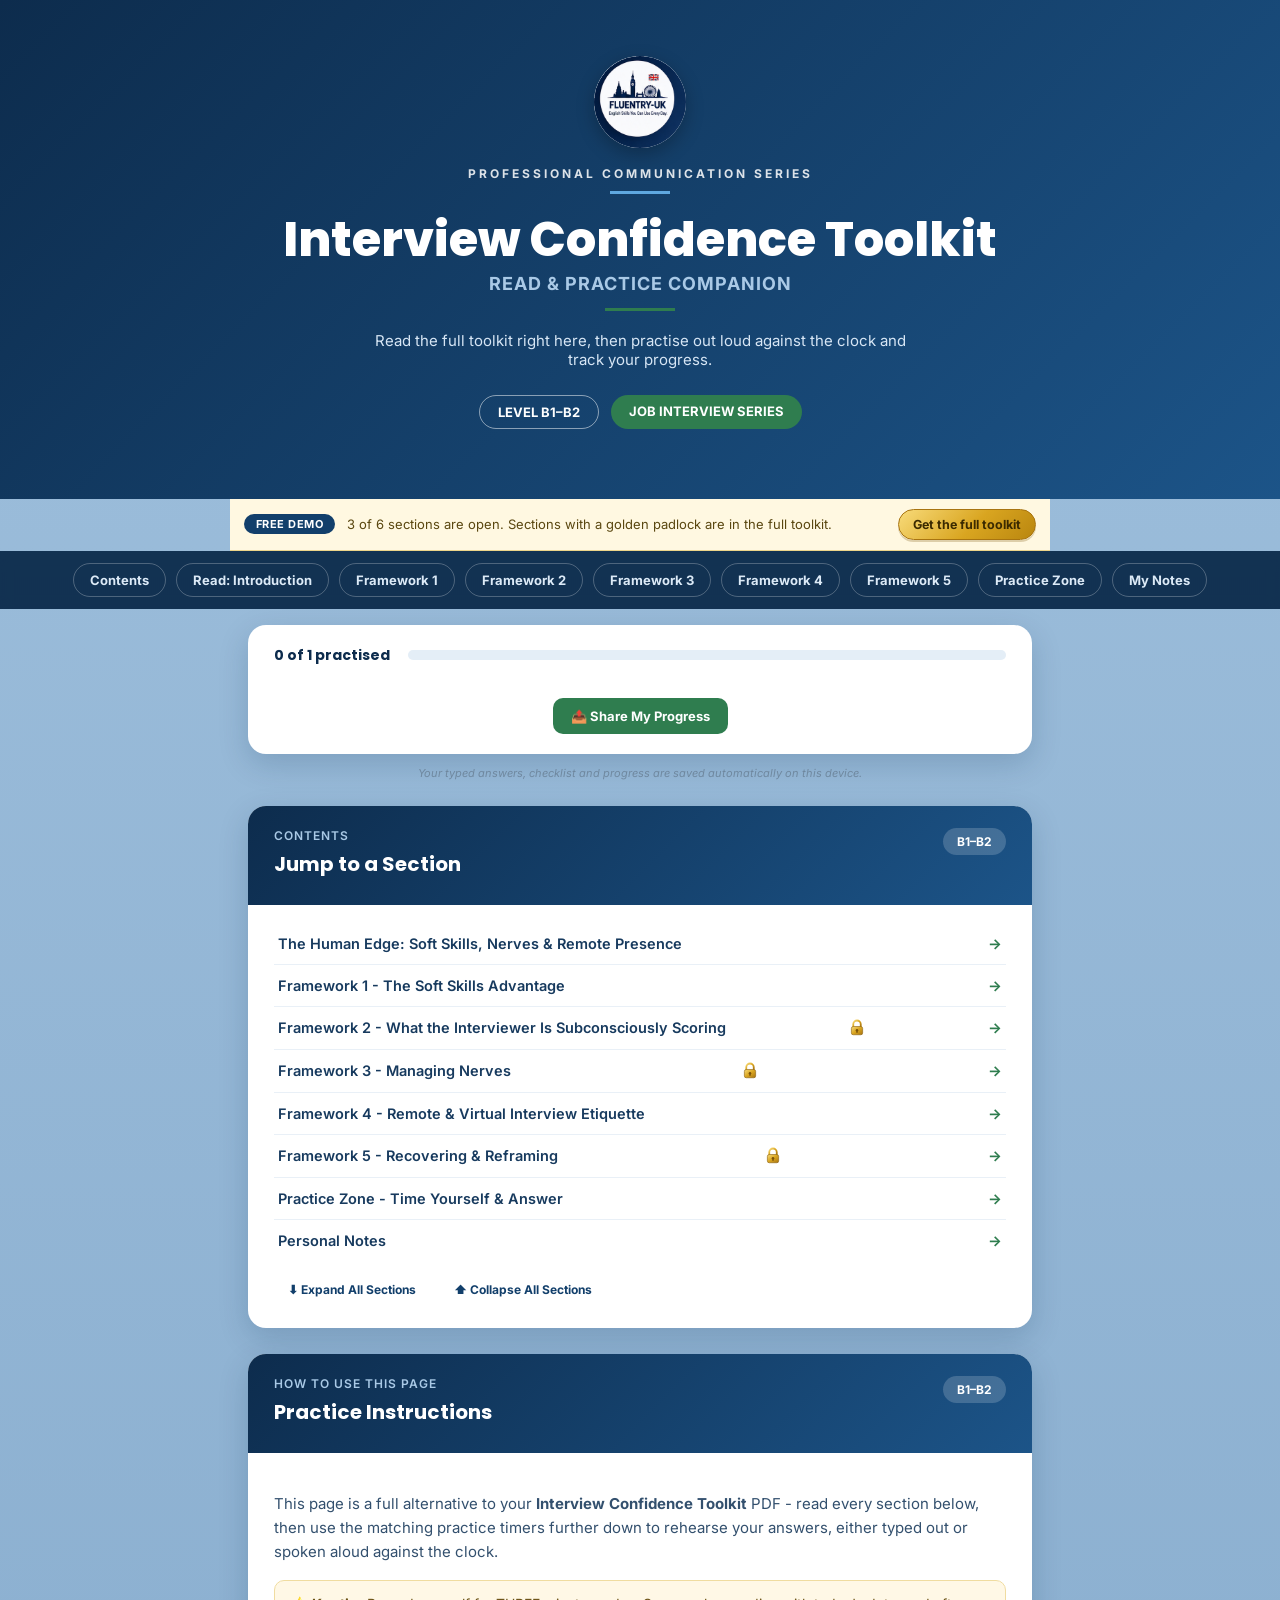
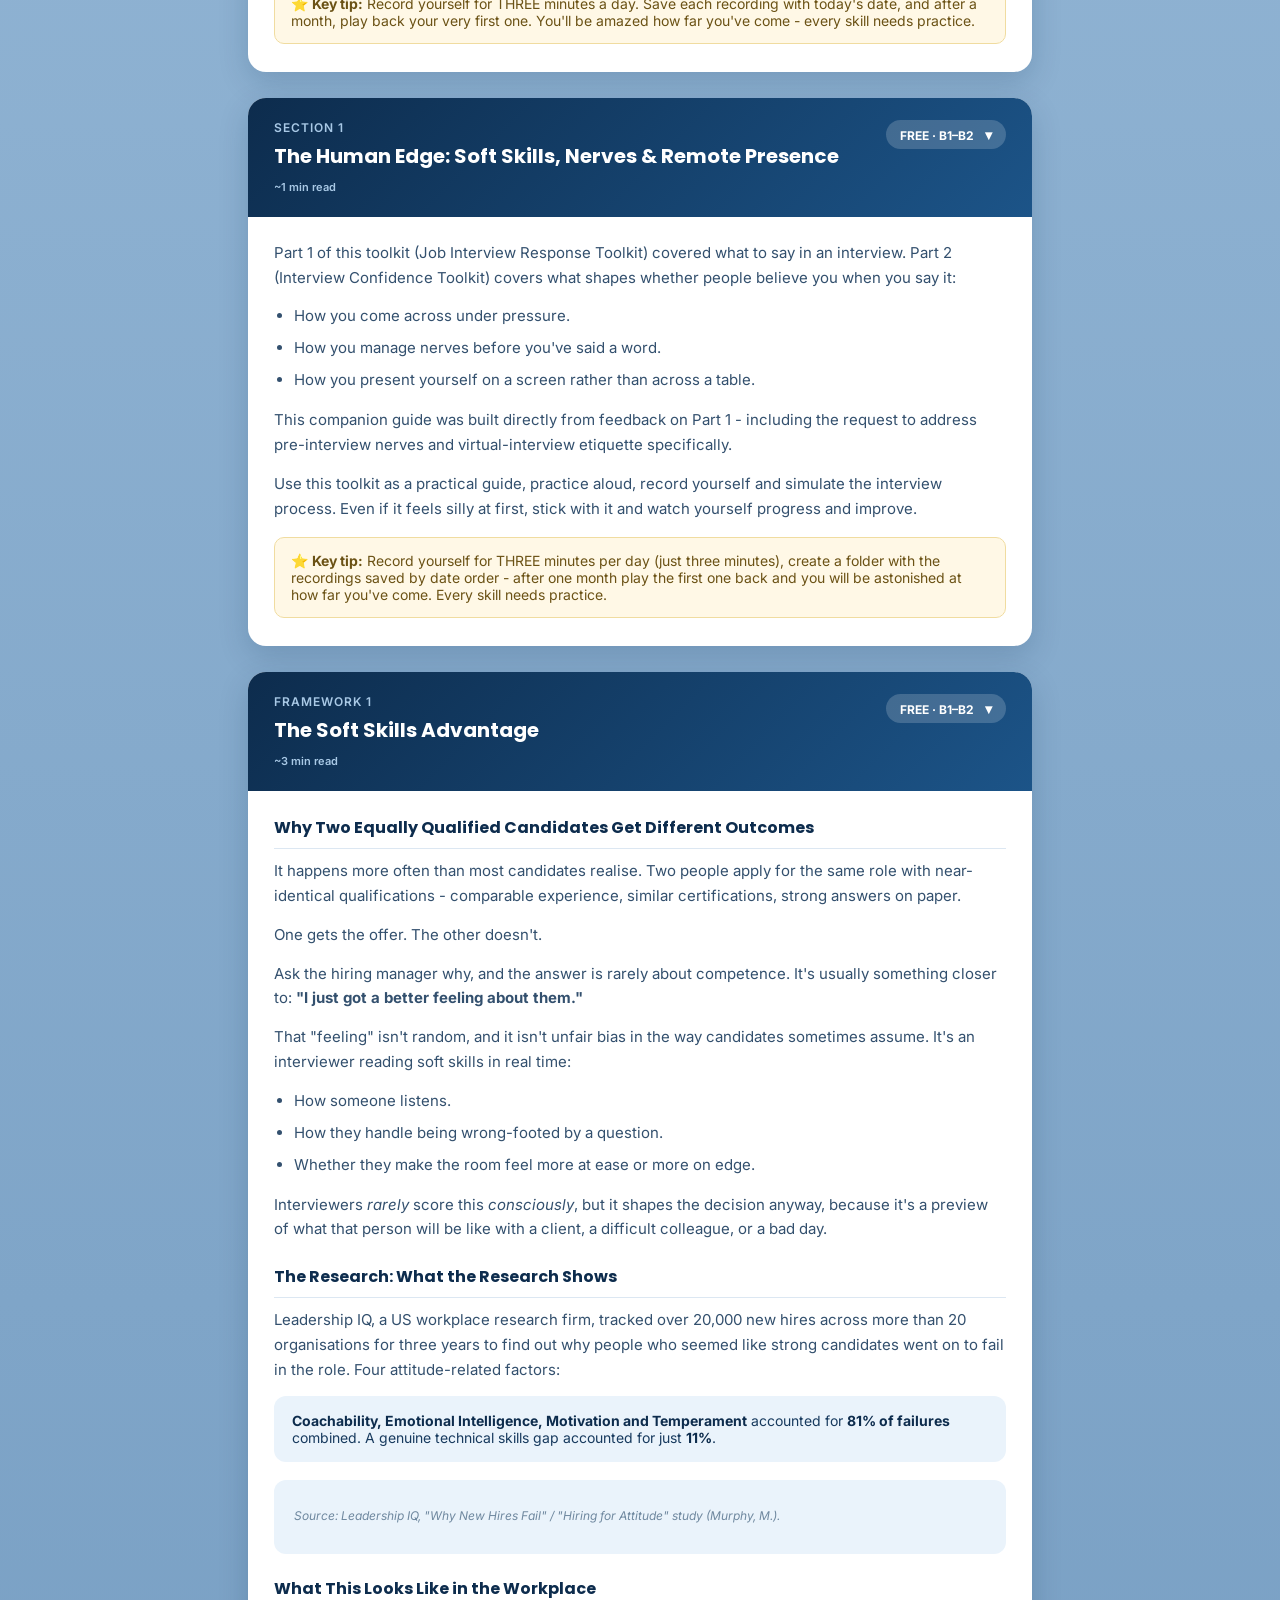
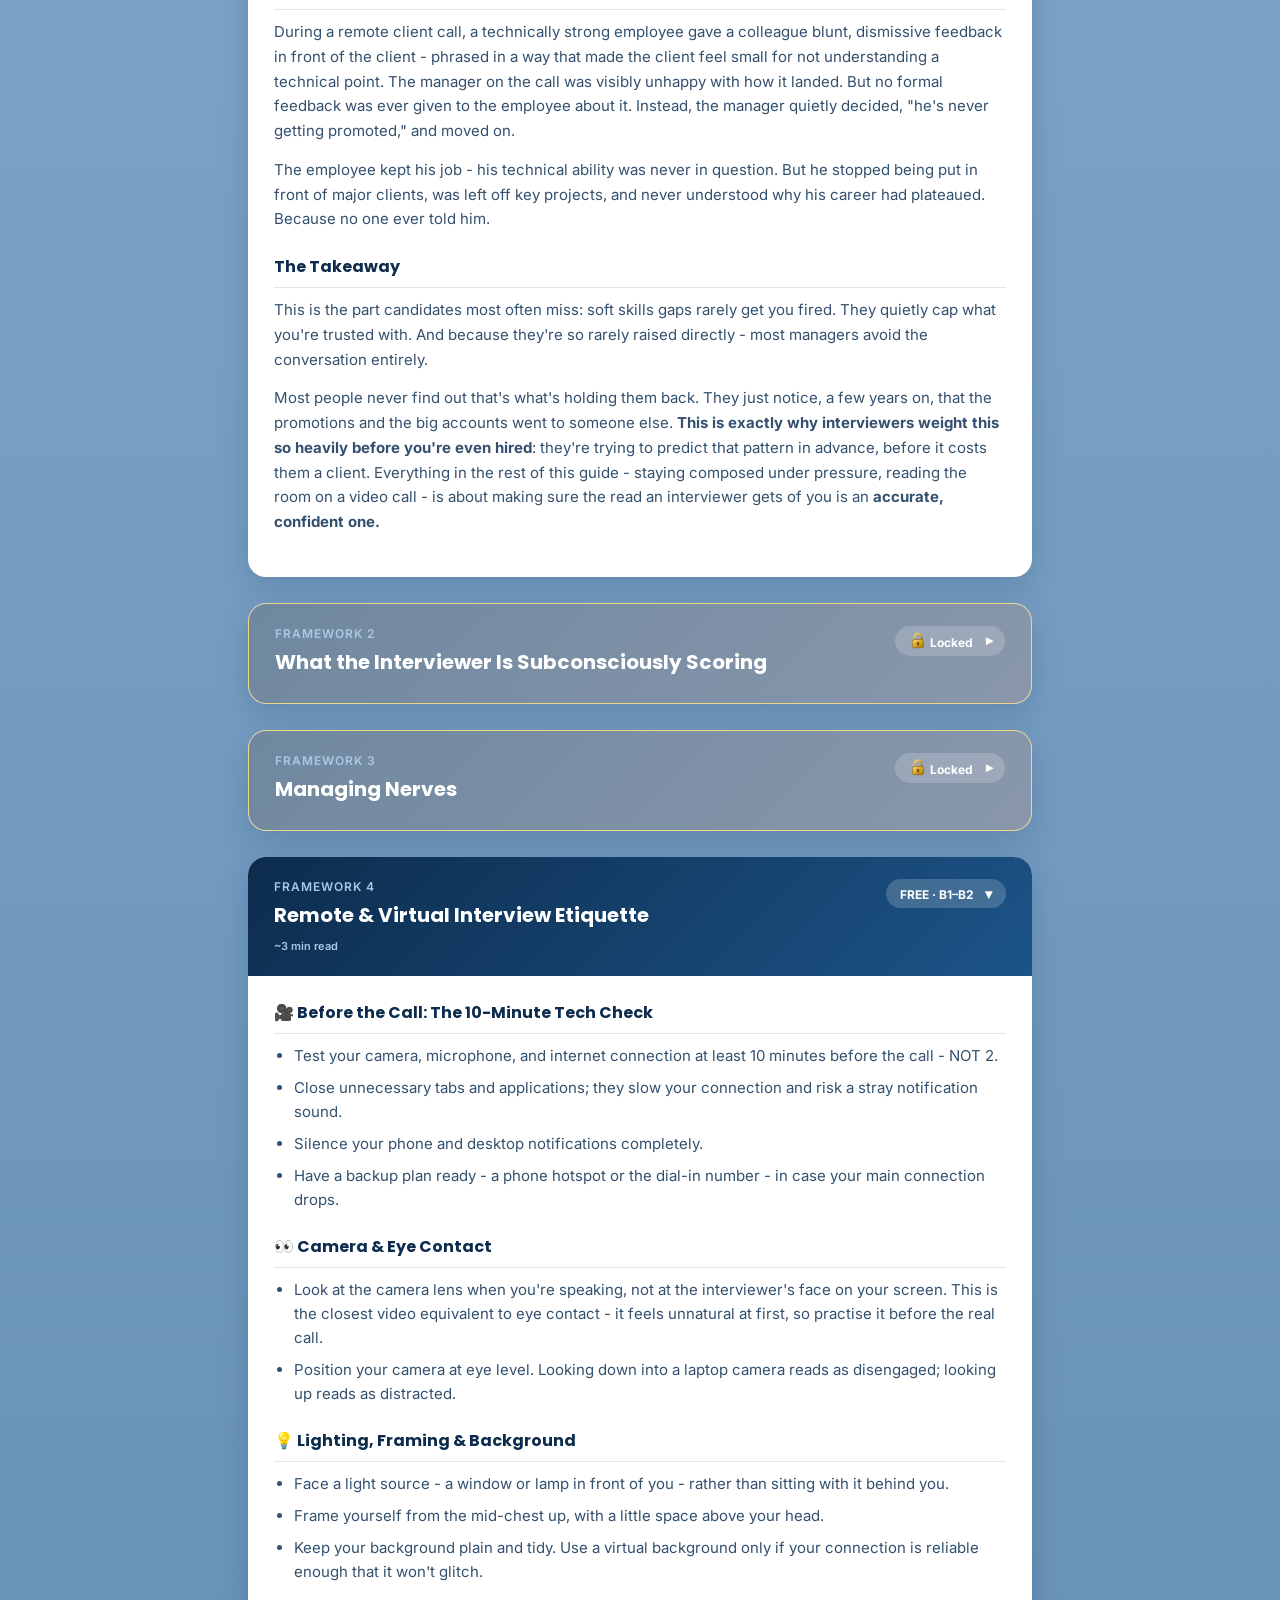
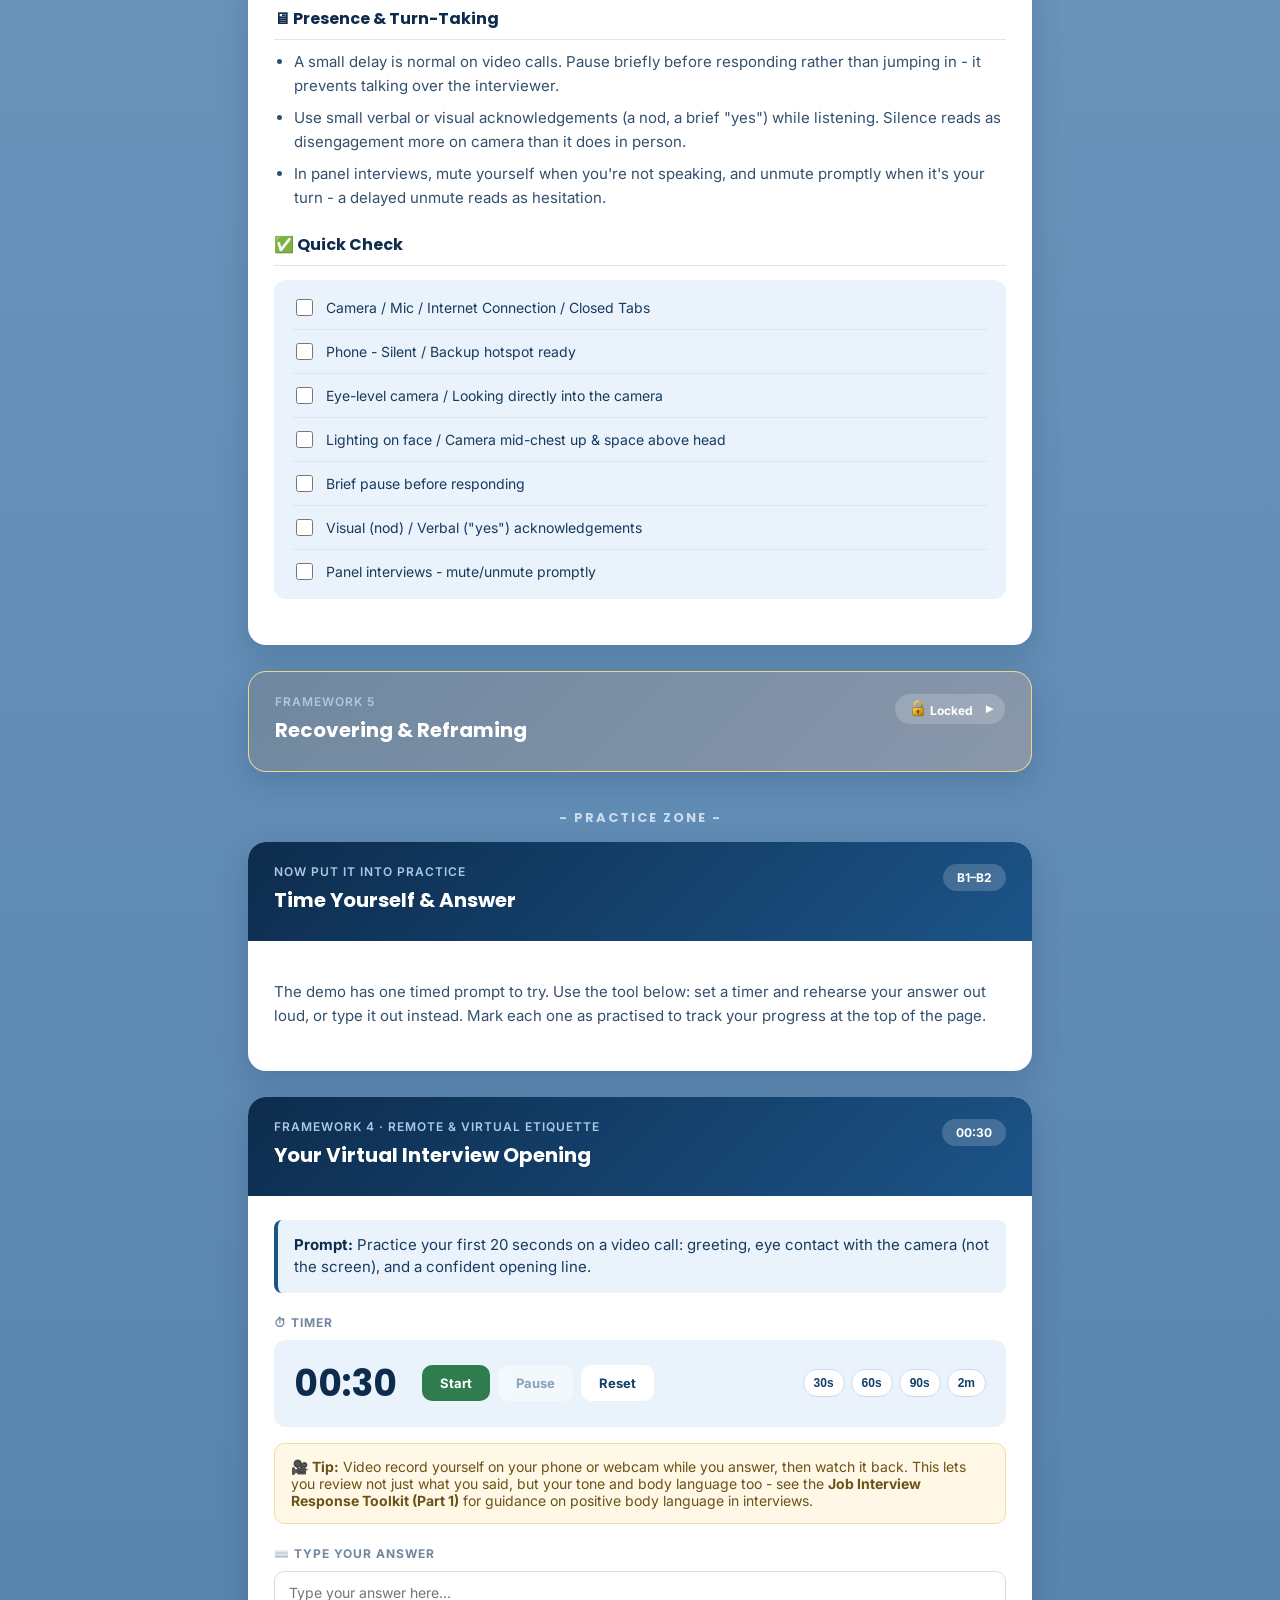
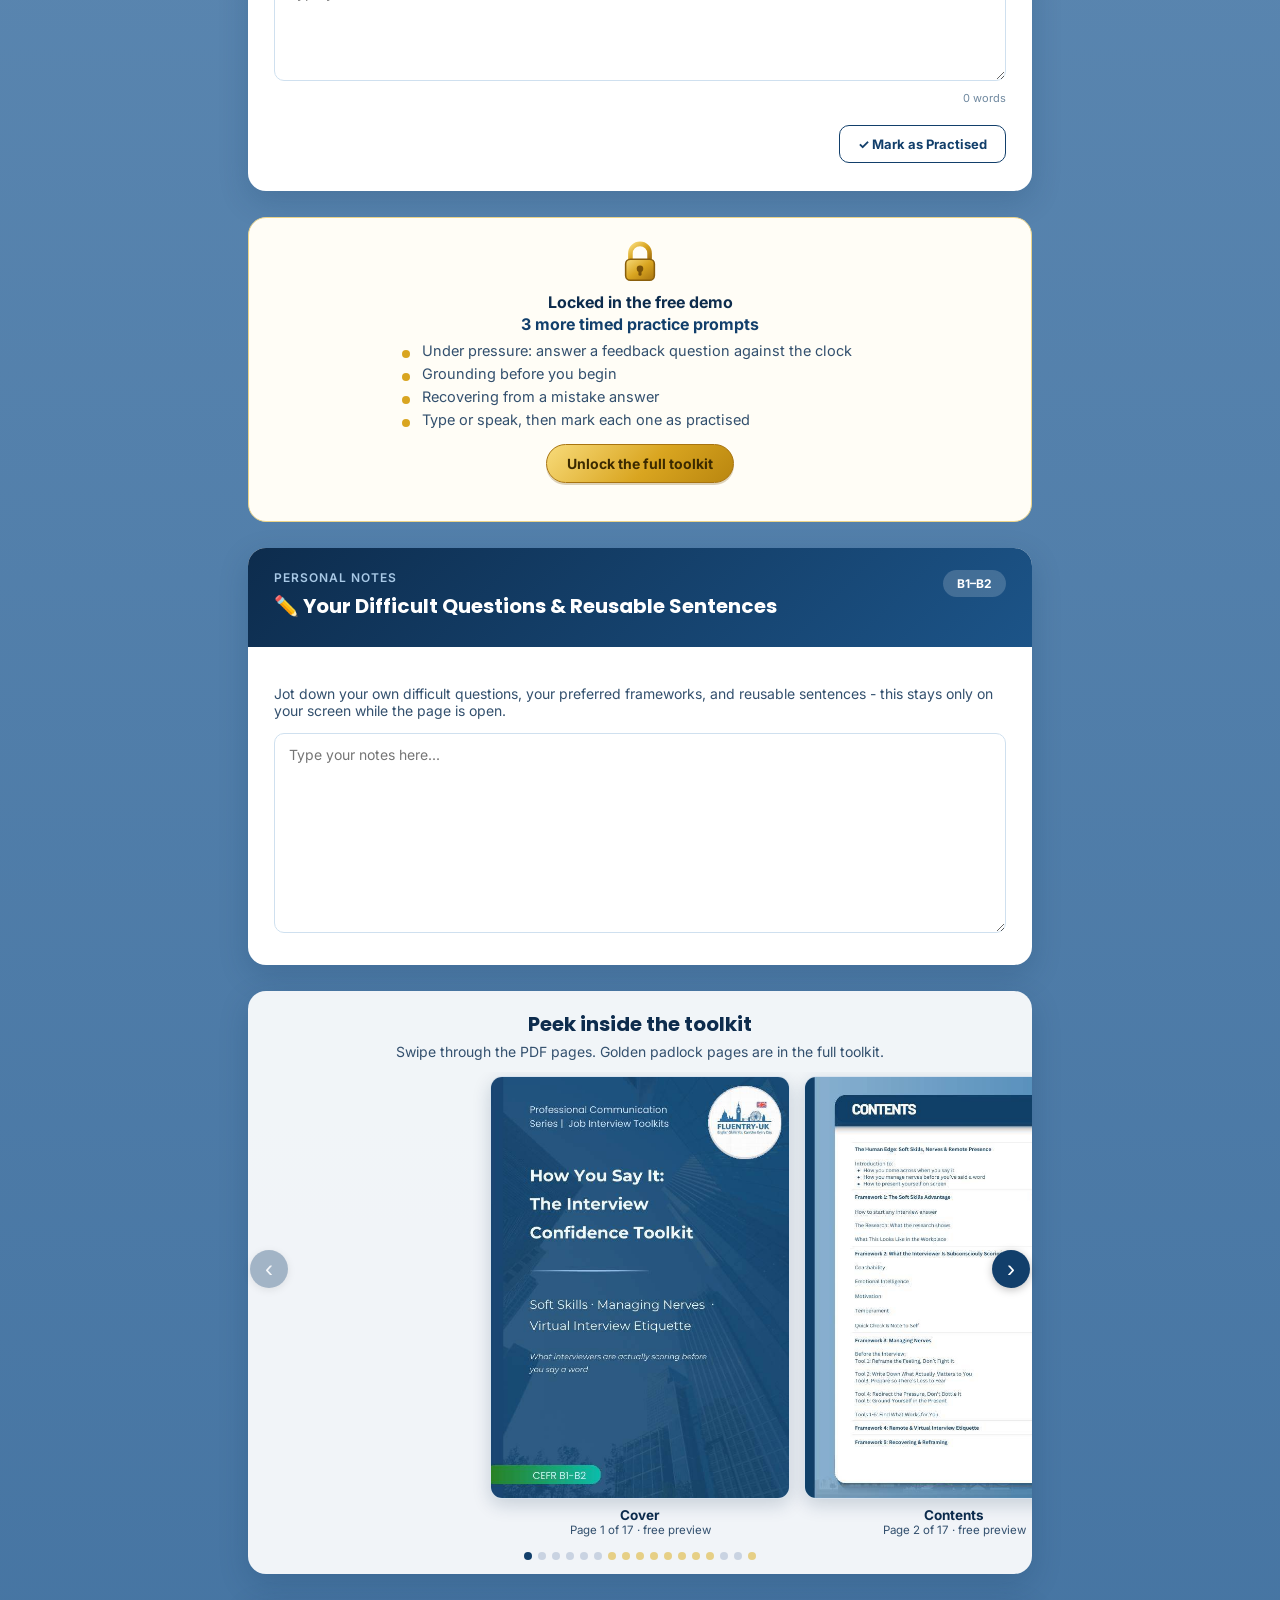
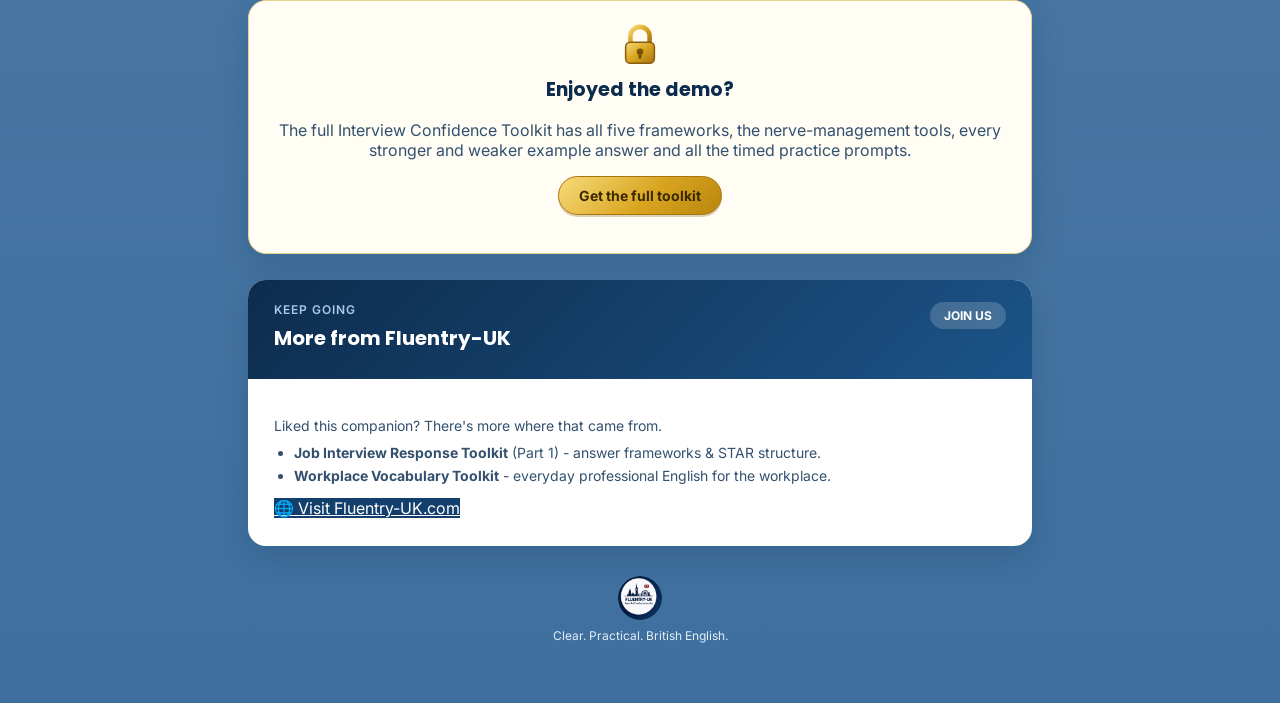
==== commit e83e0100: "Add files via upload" ====
--- a/interview-confidence-demo/index.html
+++ b/interview-confidence-demo/index.html
@@ -1,5 +1,5 @@
 <!DOCTYPE html>
-<html lang="en" data-hero="interview-confidence">
+<html lang="en">
 <head>
 <meta charset="UTF-8">
 <meta name="viewport" content="width=device-width, initial-scale=1.0">
@@ -745,7 +745,6 @@
   .pvdots i.lk-dot.on{background:#D9A520}
   @media (min-width:640px){.pvslide{flex-basis:300px}.pvtrack{padding:4px calc(50% - 150px)}}
 </style>
-<link rel="stylesheet" href="../fluentry-hero.css">
 </head>
 <body>
 <svg width="0" height="0" style="position:absolute" aria-hidden="true" focusable="false"><defs><linearGradient id="gold" x1="0" y1="0" x2="1" y2="1"><stop offset="0" stop-color="#F8DB7A"/><stop offset=".5" stop-color="#D9A520"/><stop offset="1" stop-color="#A87410"/></linearGradient><symbol id="padlock" viewBox="0 0 24 24"><path d="M7 10V7a5 5 0 0 1 10 0v3" fill="none" stroke="url(#gold)" stroke-width="2.4" stroke-linecap="round"/><rect x="4.5" y="10" width="15" height="11" rx="2.5" fill="url(#gold)" stroke="#8a5f0c" stroke-width=".8"/><circle cx="12" cy="15" r="1.7" fill="#7a5209"/><rect x="11.2" y="15.5" width="1.6" height="3.2" rx=".8" fill="#7a5209"/></symbol></defs></svg>
@@ -1460,8 +1459,5 @@
   document.querySelectorAll('[data-buy]').forEach(function(a){var sep=BUY_URL.indexOf('?')>-1?'&':'?';a.href=BUY_URL+sep+'utm_source=demo&utm_medium=interactive-toolkit&utm_campaign=interview-confidence-demo&utm_content='+encodeURIComponent(a.getAttribute('data-buy'))});
 })();
 </script>
-<script src="../fluentry-config.js"></script>
-<script src="../fluentry-track.js"></script>
-<script src="../fluentry-buy.js" data-toolkit="interview-confidence"></script>
 </body>
 </html>
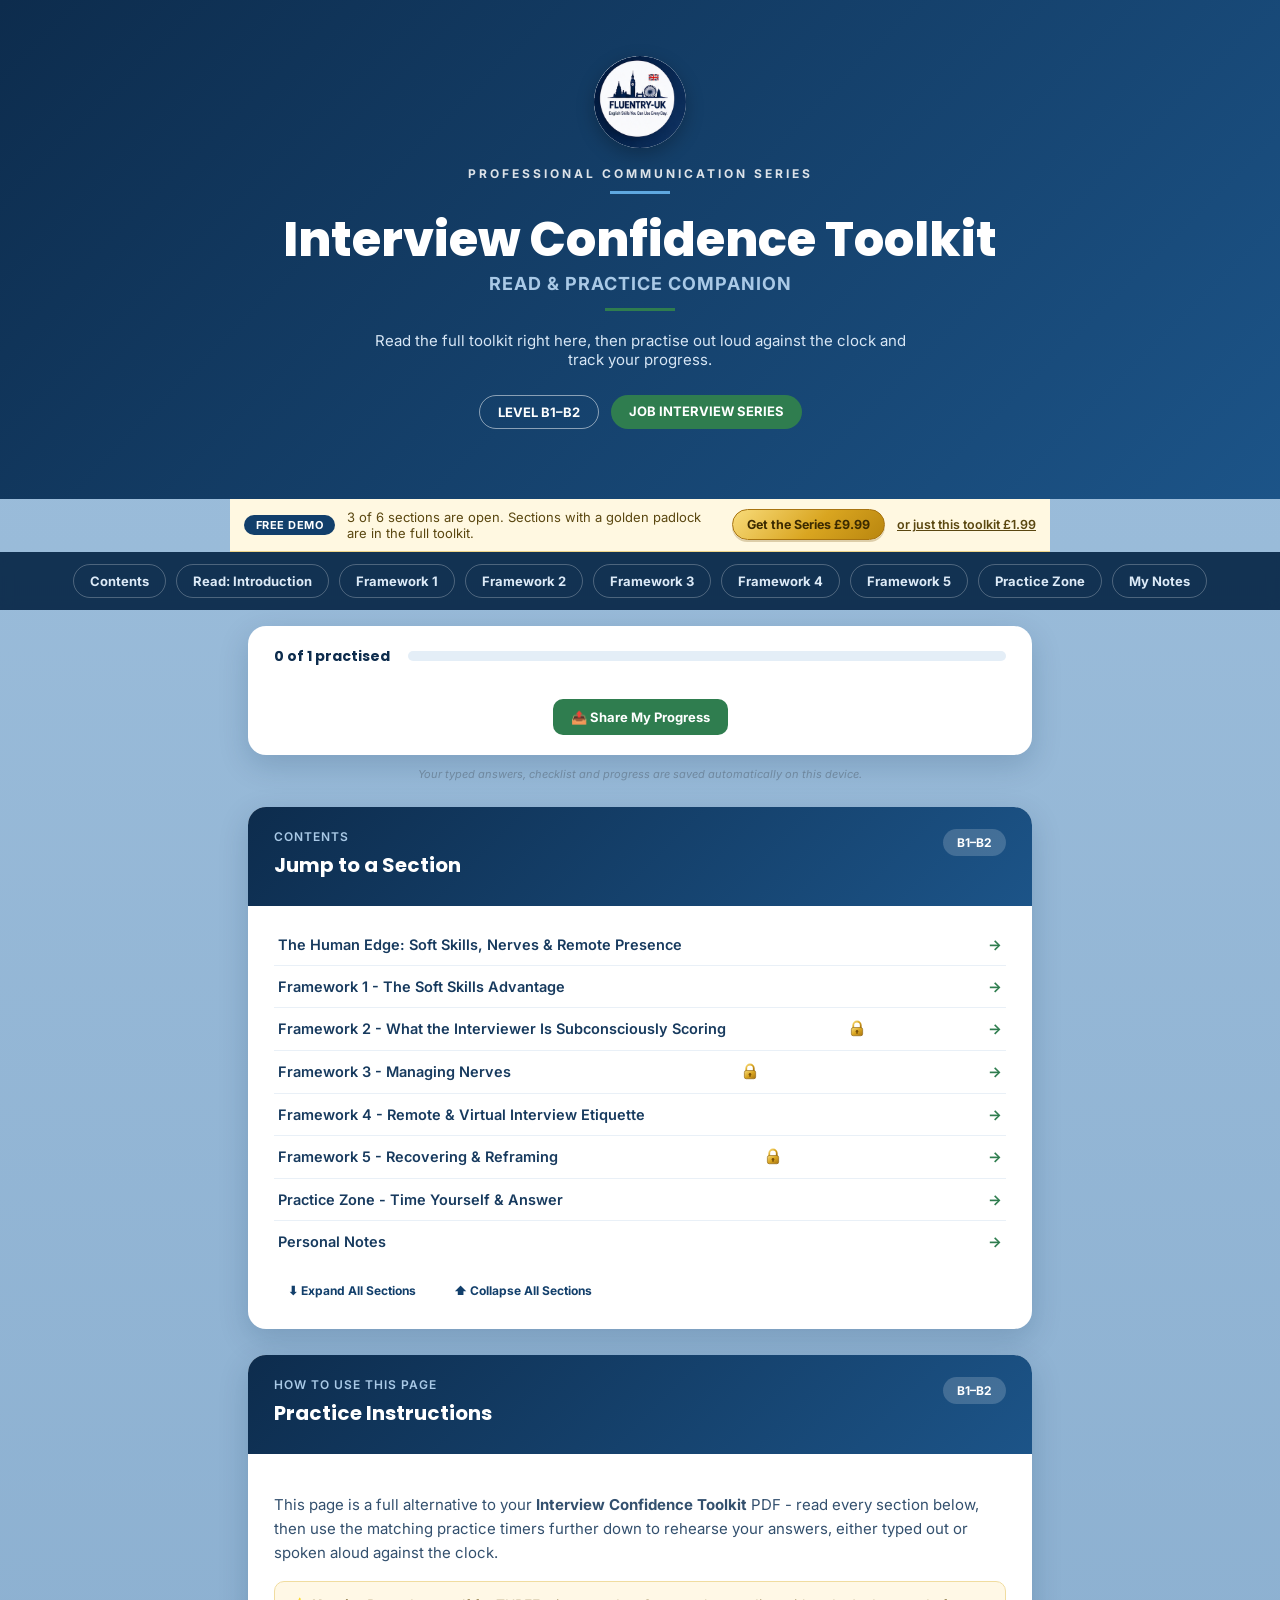
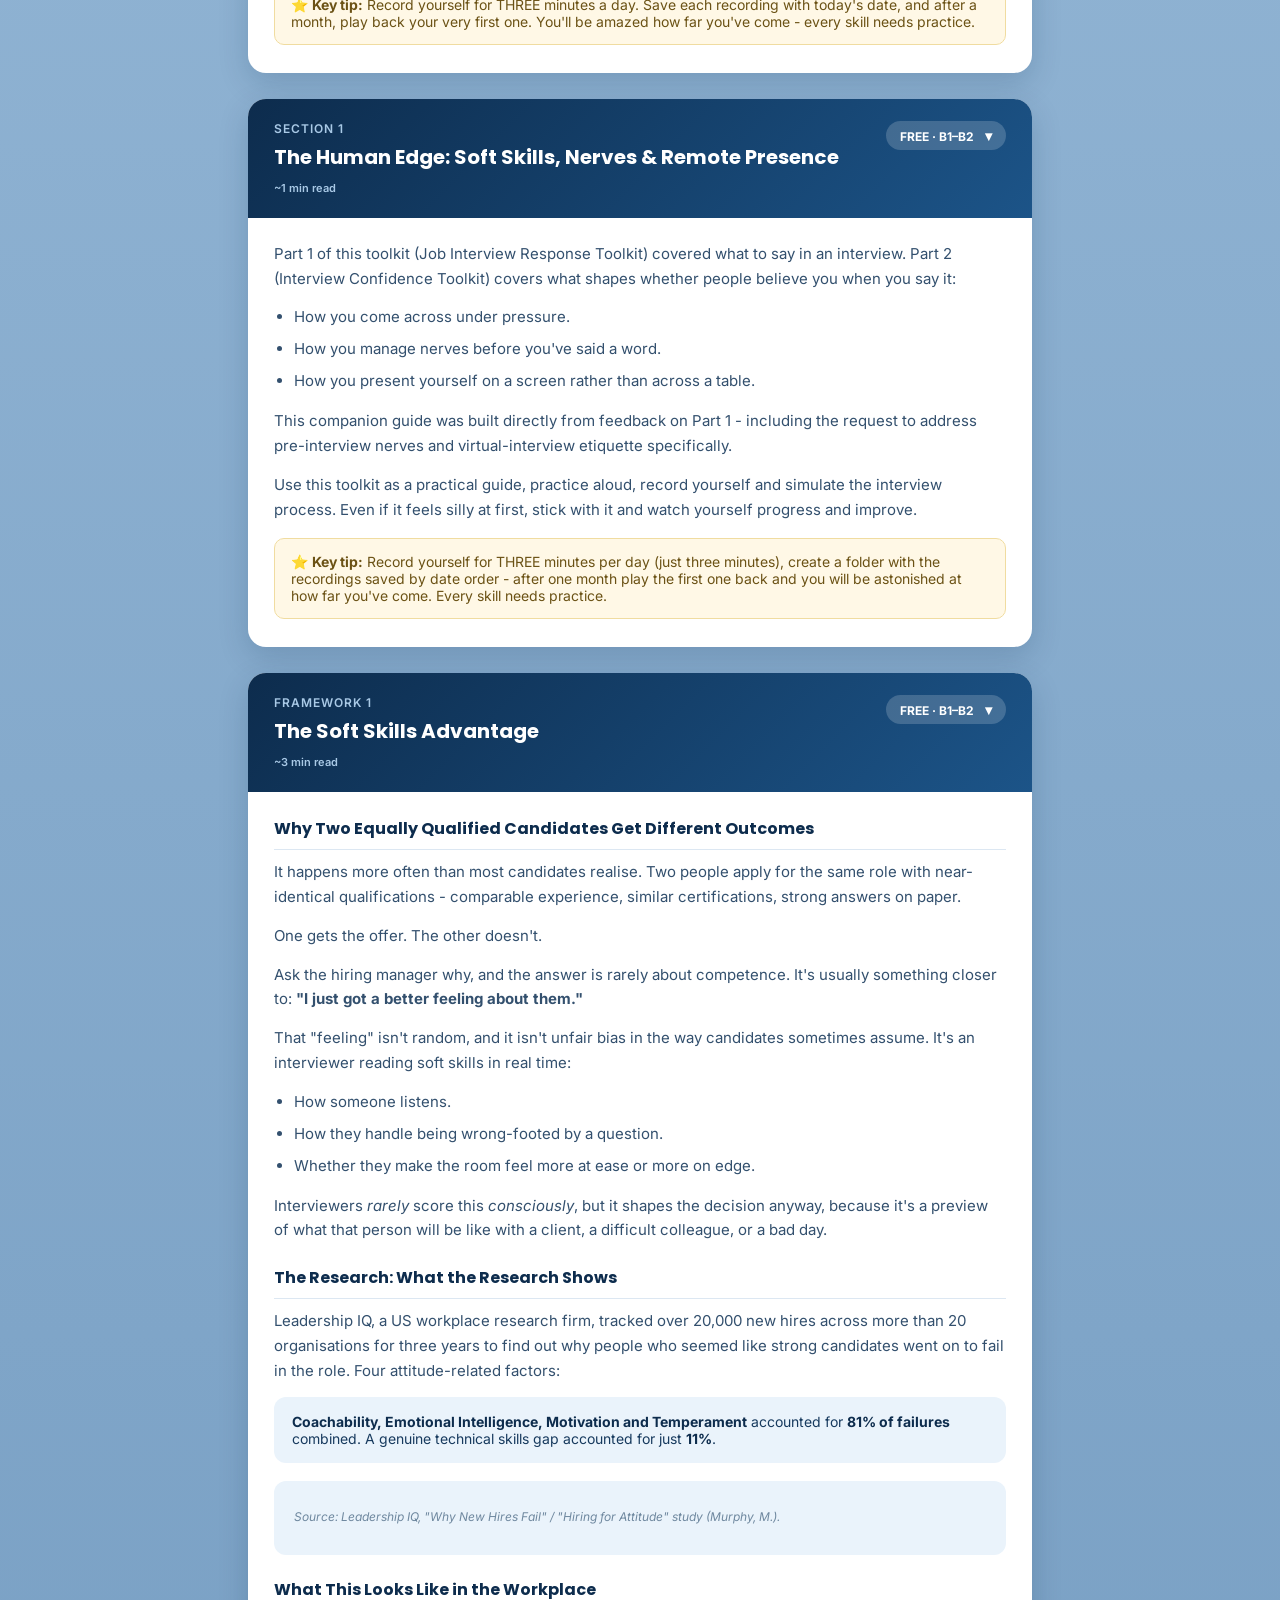
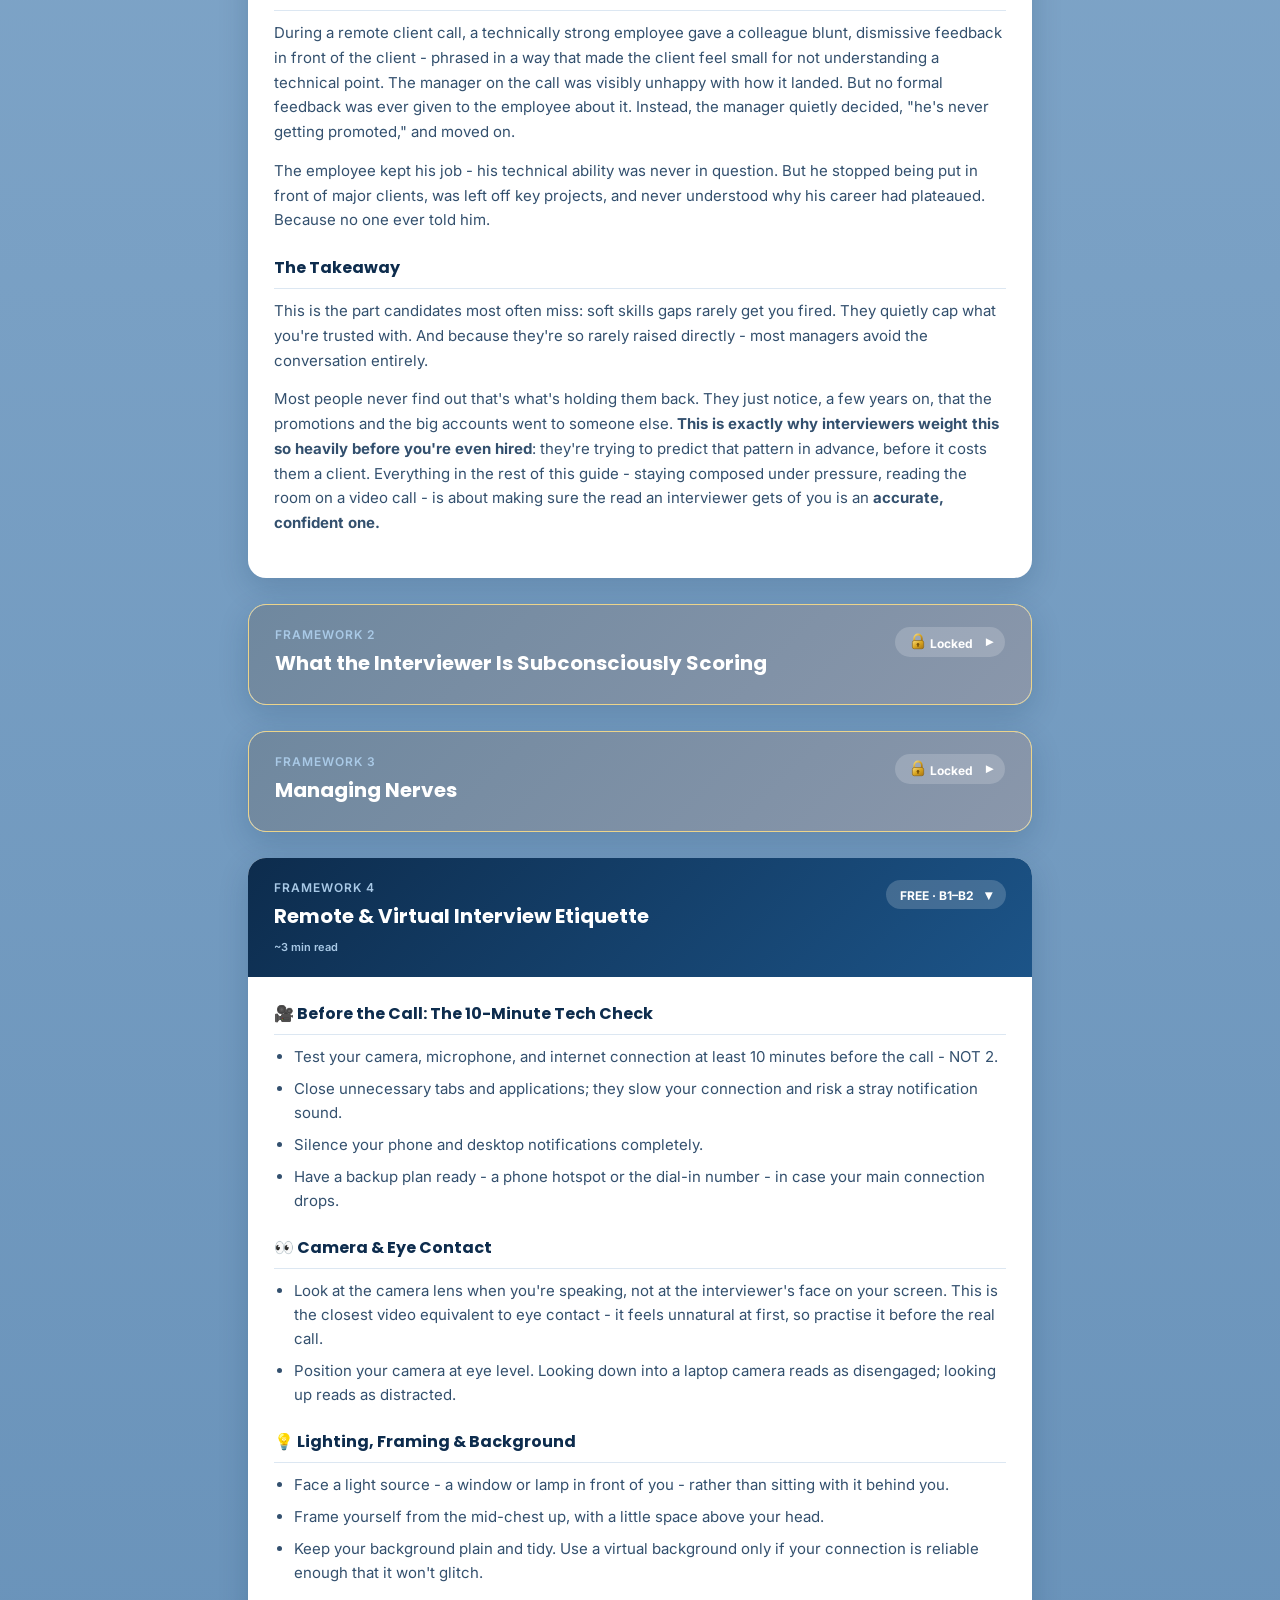
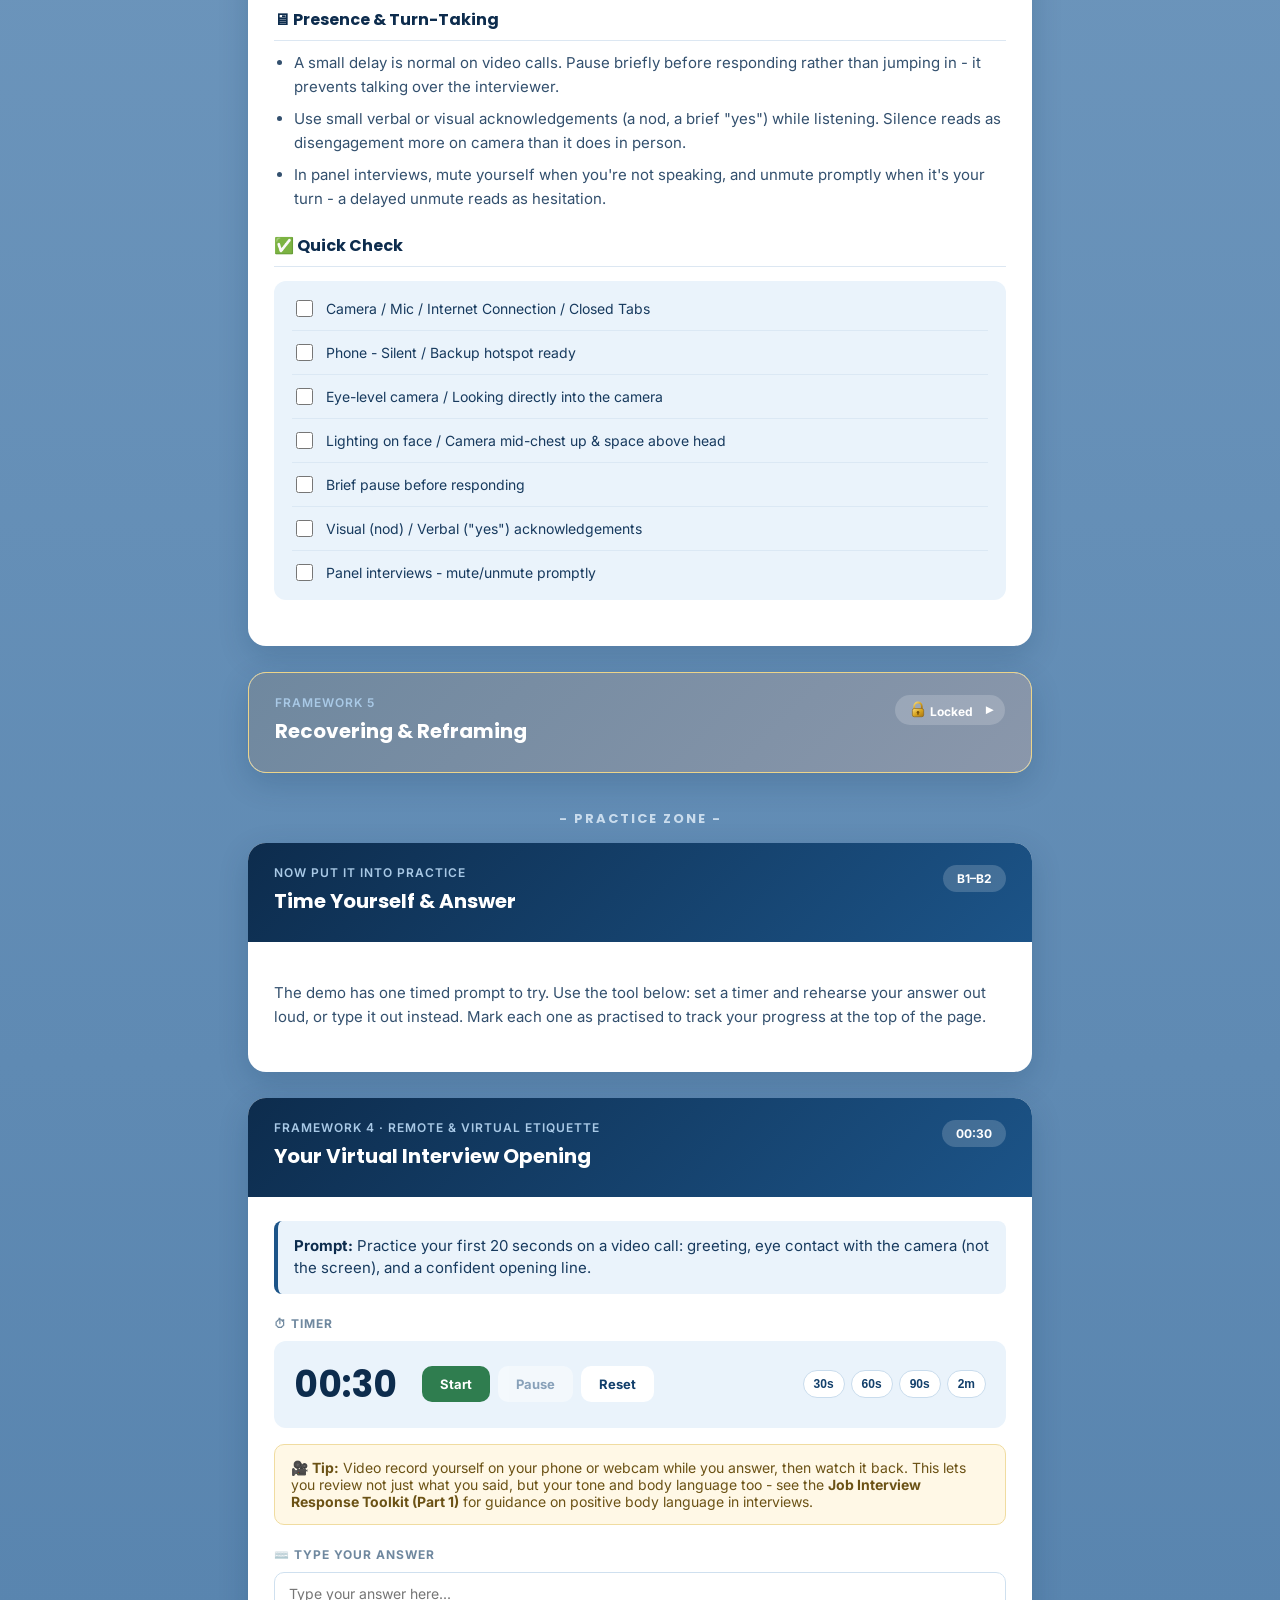
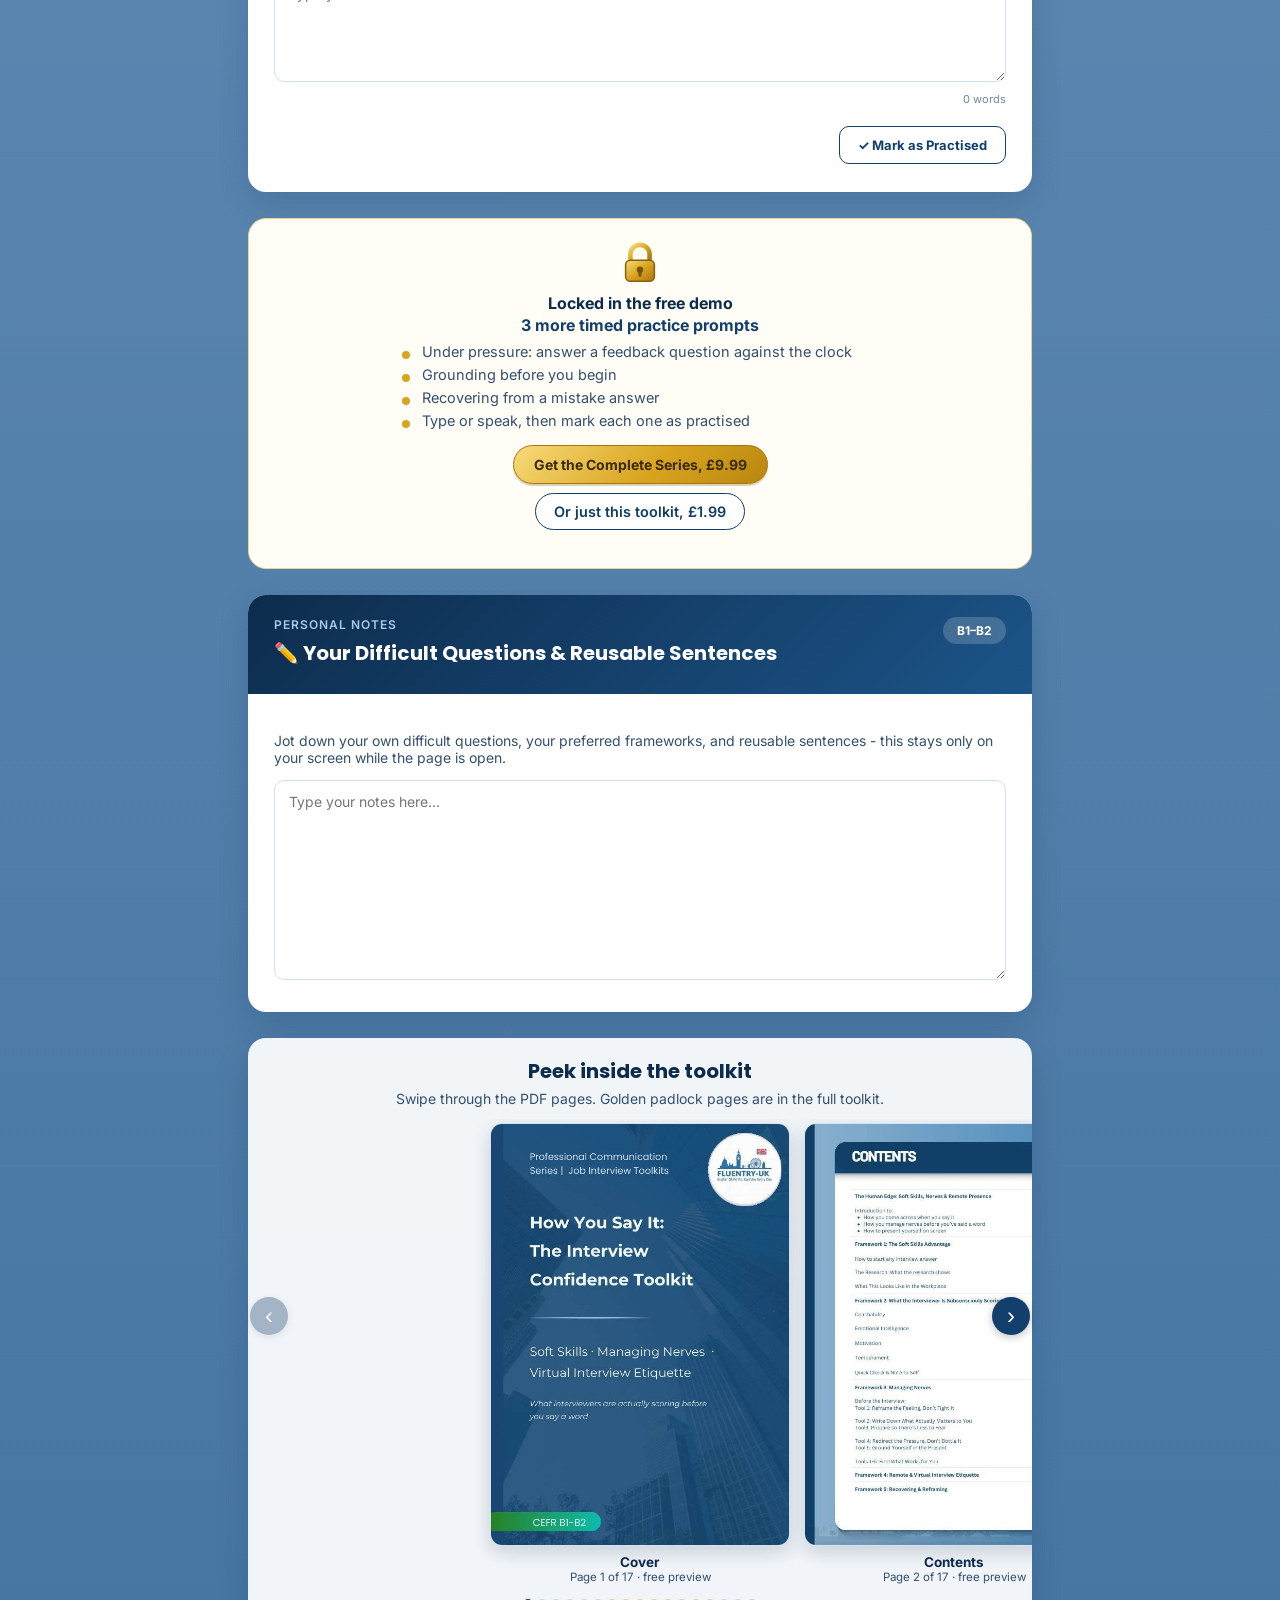
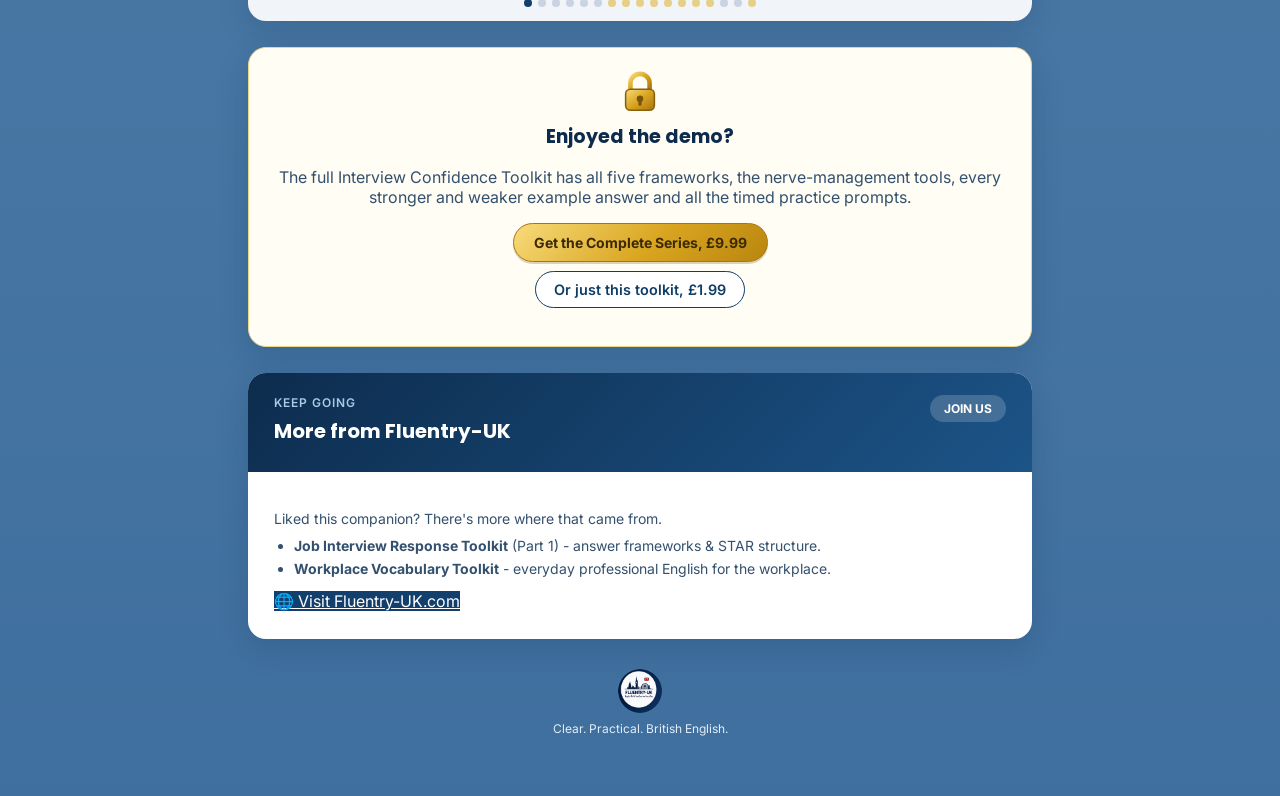
==== commit e10b0527: "Add files via upload" ====
--- a/interview-confidence-demo/index.html
+++ b/interview-confidence-demo/index.html
@@ -765,7 +765,7 @@
   </div>
 </div>
 
-<div class="demobar"><span class="demotag">FREE DEMO</span><span class="demotxt">3 of 6 sections are open. Sections with a golden padlock are in the full toolkit.</span><a class="gold-btn small" data-buy="top-bar" href="https://fluentry-uk.com" target="_blank" rel="noopener">Get the full toolkit</a></div>
+<div class="demobar"><span class="demotag">FREE DEMO</span><span class="demotxt">3 of 6 sections are open. Sections with a golden padlock are in the full toolkit.</span><a class="gold-btn small" data-buy="top-bar" href="https://fluentry-uk.com/products/interview-confidence-toolkit-part-2-interactive-toolkit-pdf-professional-communication-series-f-l-u-e-n-t-r-y-u-k" target="_blank" rel="noopener">Get the full toolkit</a></div>
 
 <div class="mode-nav">
   <a href="#toc">Contents</a>
@@ -890,7 +890,7 @@
       <div><div class="kicker">Framework 2</div><h2>What the Interviewer Is Subconsciously Scoring</h2></div>
       <span class="pill"><svg class="lk" viewBox="0 0 24 24" aria-hidden="true"><use href="#padlock"/></svg> Locked <span class="chevron">▾</span></span>
     </div>
-    <div class="card-body"><div class="lockcard"><svg class="lk big" viewBox="0 0 24 24" aria-hidden="true"><use href="#padlock"/></svg><h4>Locked in the free demo</h4><p class="lockt">What the Interviewer Is Subconsciously Scoring</p><ul><li>The four factors interviewers score: coachability, emotional intelligence, motivation and temperament</li><li>A stronger and weaker answer for each one</li><li>Four write-and-time-yourself practice boxes</li></ul><p><a class="gold-btn" data-buy="locked-f2" href="https://fluentry-uk.com" target="_blank" rel="noopener">Unlock the full toolkit</a></p></div></div>
+    <div class="card-body"><div class="lockcard"><svg class="lk big" viewBox="0 0 24 24" aria-hidden="true"><use href="#padlock"/></svg><h4>Locked in the free demo</h4><p class="lockt">What the Interviewer Is Subconsciously Scoring</p><ul><li>The four factors interviewers score: coachability, emotional intelligence, motivation and temperament</li><li>A stronger and weaker answer for each one</li><li>Four write-and-time-yourself practice boxes</li></ul><p><a class="gold-btn" data-buy="locked-f2" href="https://fluentry-uk.com/products/interview-confidence-toolkit-part-2-interactive-toolkit-pdf-professional-communication-series-f-l-u-e-n-t-r-y-u-k" target="_blank" rel="noopener">Unlock the full toolkit</a></p></div></div>
   </div>
 
   <!-- FRAMEWORK 3 -->
@@ -899,7 +899,7 @@
       <div><div class="kicker">Framework 3</div><h2>Managing Nerves</h2></div>
       <span class="pill"><svg class="lk" viewBox="0 0 24 24" aria-hidden="true"><use href="#padlock"/></svg> Locked <span class="chevron">▾</span></span>
     </div>
-    <div class="card-body"><div class="lockcard"><svg class="lk big" viewBox="0 0 24 24" aria-hidden="true"><use href="#padlock"/></svg><h4>Locked in the free demo</h4><p class="lockt">Managing Nerves</p><ul><li>Five tools to manage nerves before the interview</li><li>A tool tracker to rate what works for you</li><li>Which one or two to rely on before the real thing</li></ul><p><a class="gold-btn" data-buy="locked-f3" href="https://fluentry-uk.com" target="_blank" rel="noopener">Unlock the full toolkit</a></p></div></div>
+    <div class="card-body"><div class="lockcard"><svg class="lk big" viewBox="0 0 24 24" aria-hidden="true"><use href="#padlock"/></svg><h4>Locked in the free demo</h4><p class="lockt">Managing Nerves</p><ul><li>Five tools to manage nerves before the interview</li><li>A tool tracker to rate what works for you</li><li>Which one or two to rely on before the real thing</li></ul><p><a class="gold-btn" data-buy="locked-f3" href="https://fluentry-uk.com/products/interview-confidence-toolkit-part-2-interactive-toolkit-pdf-professional-communication-series-f-l-u-e-n-t-r-y-u-k" target="_blank" rel="noopener">Unlock the full toolkit</a></p></div></div>
   </div>
 
   <!-- FRAMEWORK 4 -->
@@ -956,7 +956,7 @@
       <div><div class="kicker">Framework 5</div><h2>Recovering &amp; Reframing</h2></div>
       <span class="pill"><svg class="lk" viewBox="0 0 24 24" aria-hidden="true"><use href="#padlock"/></svg> Locked <span class="chevron">▾</span></span>
     </div>
-    <div class="card-body"><div class="lockcard"><svg class="lk big" viewBox="0 0 24 24" aria-hidden="true"><use href="#padlock"/></svg><h4>Locked in the free demo</h4><p class="lockt">Recovering & Reframing</p><ul><li>How to reframe a blank moment, a pause or a rejection</li><li>A short, deliberate reset after a high-stakes conversation</li></ul><p><a class="gold-btn" data-buy="locked-f5" href="https://fluentry-uk.com" target="_blank" rel="noopener">Unlock the full toolkit</a></p></div></div>
+    <div class="card-body"><div class="lockcard"><svg class="lk big" viewBox="0 0 24 24" aria-hidden="true"><use href="#padlock"/></svg><h4>Locked in the free demo</h4><p class="lockt">Recovering & Reframing</p><ul><li>How to reframe a blank moment, a pause or a rejection</li><li>A short, deliberate reset after a high-stakes conversation</li></ul><p><a class="gold-btn" data-buy="locked-f5" href="https://fluentry-uk.com/products/interview-confidence-toolkit-part-2-interactive-toolkit-pdf-professional-communication-series-f-l-u-e-n-t-r-y-u-k" target="_blank" rel="noopener">Unlock the full toolkit</a></p></div></div>
   </div>
 
   <div class="divider-strip">- Practice Zone -</div>
@@ -972,7 +972,7 @@
   </div>
 
   <div id="practiceCards"></div>
-  <div class="lockcard"><svg class="lk big" viewBox="0 0 24 24" aria-hidden="true"><use href="#padlock"/></svg><h4>Locked in the free demo</h4><p class="lockt">3 more timed practice prompts</p><ul><li>Under pressure: answer a feedback question against the clock</li><li>Grounding before you begin</li><li>Recovering from a mistake answer</li><li>Type or speak, then mark each one as practised</li></ul><p><a class="gold-btn" data-buy="locked-practice" href="https://fluentry-uk.com" target="_blank" rel="noopener">Unlock the full toolkit</a></p></div>
+  <div class="lockcard"><svg class="lk big" viewBox="0 0 24 24" aria-hidden="true"><use href="#padlock"/></svg><h4>Locked in the free demo</h4><p class="lockt">3 more timed practice prompts</p><ul><li>Under pressure: answer a feedback question against the clock</li><li>Grounding before you begin</li><li>Recovering from a mistake answer</li><li>Type or speak, then mark each one as practised</li></ul><p><a class="gold-btn" data-buy="locked-practice" href="https://fluentry-uk.com/products/interview-confidence-toolkit-part-2-interactive-toolkit-pdf-professional-communication-series-f-l-u-e-n-t-r-y-u-k" target="_blank" rel="noopener">Unlock the full toolkit</a></p></div>
 
   <!-- PERSONAL NOTES -->
   <div class="card" id="notes">
@@ -986,8 +986,8 @@
     </div>
   </div>
 
-<section class="pv" aria-label="Preview of the PDF pages"><h2>Peek inside the toolkit</h2><p class="pvsub">Swipe through the PDF pages. Golden padlock pages are in the full toolkit.</p><div class="pvwrap"><button class="pvnav prev" type="button" aria-label="Previous page">&#8249;</button><div class="pvtrack" id="pvTrack" tabindex="0"><figure class="pvslide"><div class="pvimg"><img src="[data-uri]" alt="Cover" loading="lazy"></div><figcaption>Cover<span>Page 1 of 17 &middot; free preview</span></figcaption></figure><figure class="pvslide"><div class="pvimg"><img src="[data-uri]" alt="Contents" loading="lazy"></div><figcaption>Contents<span>Page 2 of 17 &middot; free preview</span></figcaption></figure><figure class="pvslide"><div class="pvimg"><img src="[data-uri]" alt="The Human Edge: introduction" loading="lazy"></div><figcaption>The Human Edge: introduction<span>Page 3 of 17 &middot; free preview</span></figcaption></figure><figure class="pvslide"><div class="pvimg"><img src="[data-uri]" alt="F1 How to start any interview answer" loading="lazy"></div><figcaption>F1 How to start any interview answer<span>Page 4 of 17 &middot; free preview</span></figcaption></figure><figure class="pvslide"><div class="pvimg"><img src="[data-uri]